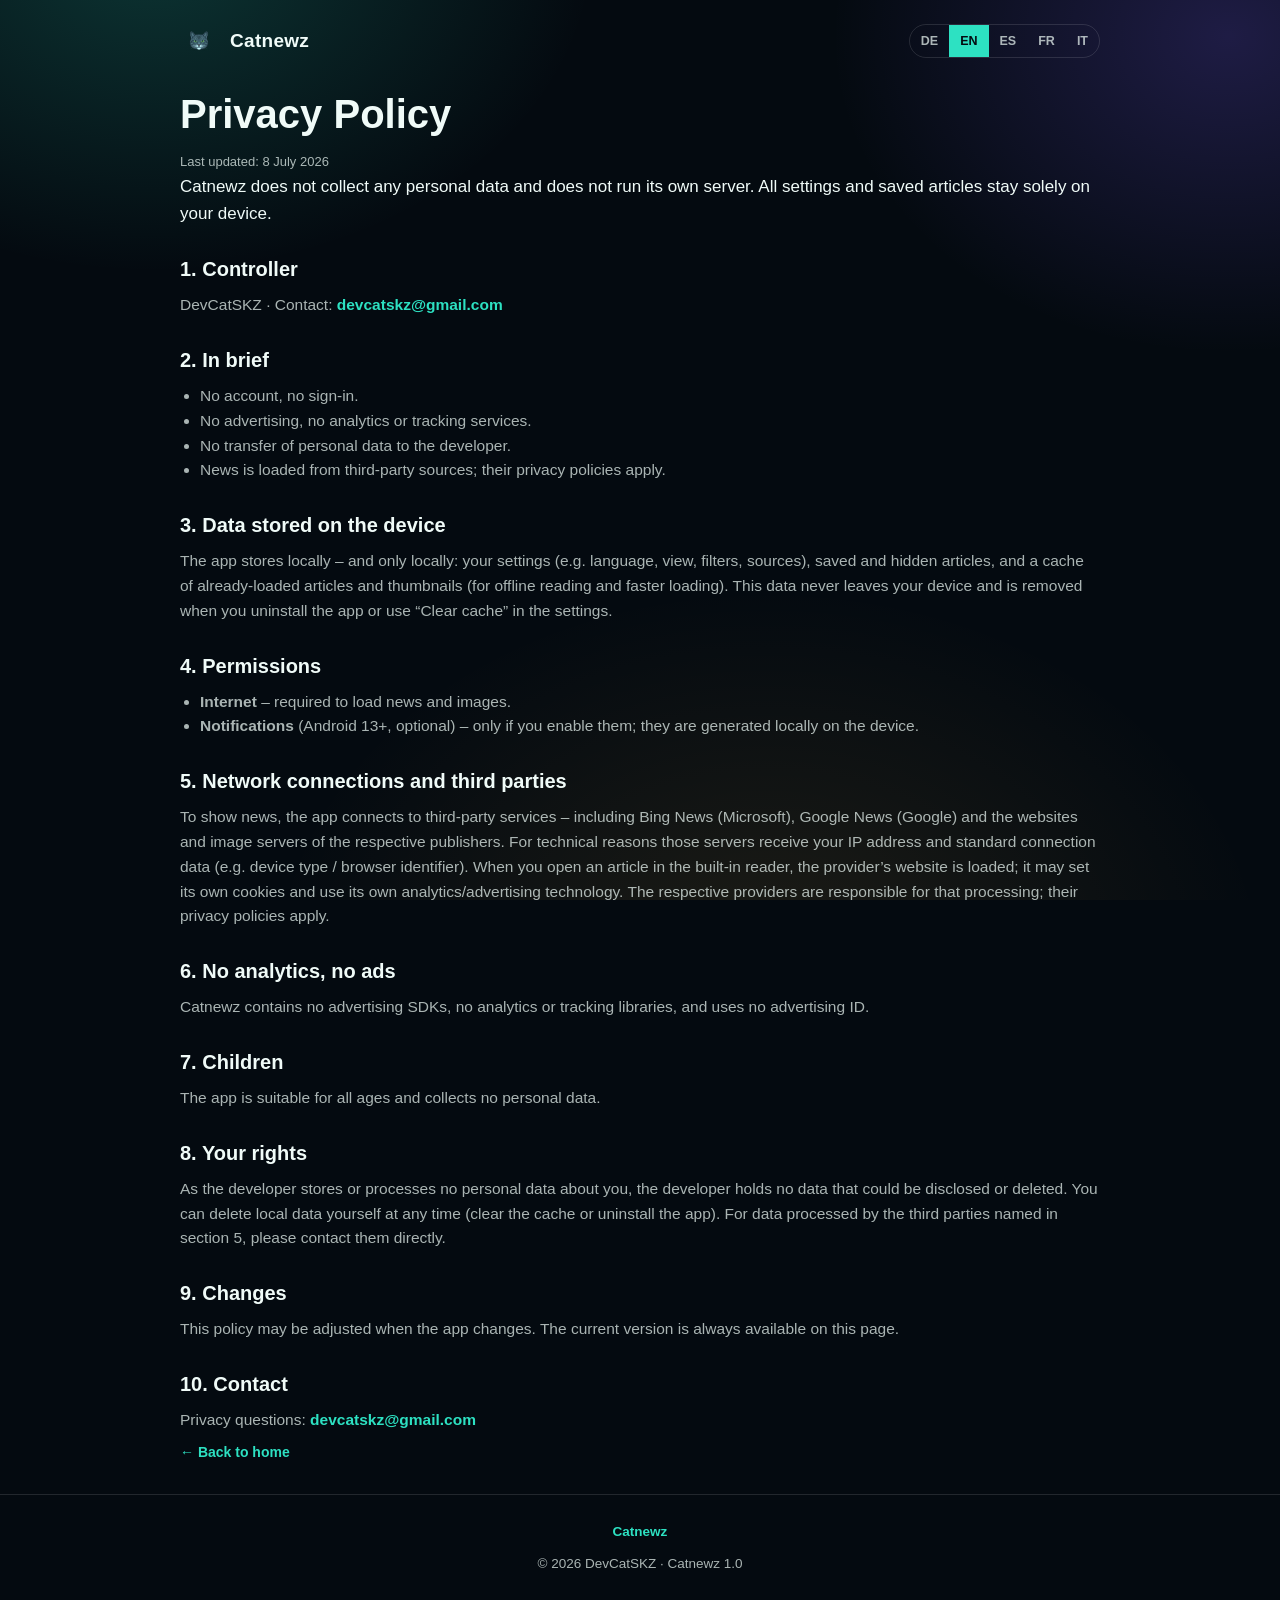
==== privacy.html @ 52a1f785 "Catnewz 1.0: Landing-Page, APK-Download und Datenschutzerklärung (5 Sprachen) Öffentliche Verteil-We" ====
<!doctype html>
<html lang="de" data-lang="de">
<head>
<meta charset="utf-8">
<meta name="viewport" content="width=device-width, initial-scale=1">
<title>Catnewz – Datenschutzerklärung / Privacy Policy</title>
<meta name="description" content="Datenschutzerklärung der Catnewz-App: keine Datenerhebung, kein Tracking, kein eigener Server.">
<meta name="theme-color" content="#040A10">
<link rel="icon" href="assets/cat.png">
<meta name="robots" content="index,follow">
<link rel="stylesheet" href="assets/style.css">
</head>
<body>
<div class="wrap">
  <header class="topbar">
    <a class="brand" href="index.html" style="color:inherit;text-decoration:none"><img class="mark" src="assets/cat.png" alt=""> Catnewz</a>
    <nav class="nav">
      <div class="langswitch" role="group" aria-label="Sprache / Language">
        <button data-set-lang="de">DE</button><button data-set-lang="en">EN</button><button data-set-lang="es">ES</button><button data-set-lang="fr">FR</button><button data-set-lang="it">IT</button>
      </div>
    </nav>
  </header>

  <!-- ================= DEUTSCH ================= -->
  <article class="legal" data-lang-block="de">
    <h1>Datenschutzerklärung</h1>
    <p class="updated">Stand: 8. Juli 2026</p>
    <p class="lead">Catnewz erhebt keine personenbezogenen Daten und betreibt keinen eigenen Server. Alle Einstellungen und gemerkten Artikel bleiben ausschließlich auf deinem Gerät.</p>

    <h2>1. Verantwortlicher</h2>
    <p>DevCatSKZ · Kontakt: <b><a href="mailto:devcatskz@gmail.com">devcatskz@gmail.com</a></b></p>

    <h2>2. Kurzfassung</h2>
    <ul>
      <li>Kein Konto, keine Anmeldung.</li>
      <li>Keine Werbung, keine Analyse- oder Tracking-Dienste.</li>
      <li>Keine Übertragung personenbezogener Daten an den Entwickler.</li>
      <li>Nachrichten werden von Drittquellen geladen; dabei gelten deren Datenschutzbestimmungen.</li>
    </ul>

    <h2>3. Daten, die auf dem Gerät gespeichert werden</h2>
    <p>Die App speichert lokal – und nur lokal: deine Einstellungen (z. B. Sprache, Ansicht, Filter, Quellen), gemerkte und ausgeblendete Artikel sowie einen Zwischenspeicher bereits geladener Artikel und Vorschaubilder (für Offline-Lesen und schnelleres Laden). Diese Daten verlassen dein Gerät nicht und werden beim Deinstallieren der App bzw. über „Cache leeren“ in den Einstellungen gelöscht.</p>

    <h2>4. Berechtigungen</h2>
    <ul>
      <li><b>Internet</b> – notwendig, um Nachrichten und Bilder zu laden.</li>
      <li><b>Benachrichtigungen</b> (Android 13+, optional) – nur wenn du sie aktivierst; sie werden lokal auf dem Gerät erzeugt.</li>
    </ul>

    <h2>5. Netzwerkverbindungen und Drittanbieter</h2>
    <p>Um Nachrichten anzuzeigen, verbindet sich die App mit Diensten Dritter – u. a. Bing News (Microsoft), Google News (Google) sowie den Websites und Bild-Servern der jeweiligen Verlage. Technisch bedingt erhalten diese Server deine IP-Adresse und übliche Verbindungsdaten (z. B. Gerätetyp/Browserkennung). Öffnest du einen Artikel im integrierten Lesemodus, wird die Website des jeweiligen Anbieters geladen; diese kann eigene Cookies setzen und eigene Analyse-/Werbetechnik verwenden. Für diese Verarbeitung sind die jeweiligen Anbieter verantwortlich; es gelten deren Datenschutzerklärungen.</p>

    <h2>6. Keine Analyse, keine Werbung</h2>
    <p>Catnewz enthält keine Werbe-SDKs, keine Analyse- oder Tracking-Bibliotheken und verwendet keine Werbe-ID.</p>

    <h2>7. Kinder</h2>
    <p>Die App ist für alle Altersgruppen geeignet und erhebt keine personenbezogenen Daten.</p>

    <h2>8. Deine Rechte</h2>
    <p>Da der Entwickler keine personenbezogenen Daten von dir speichert oder verarbeitet, liegen beim Entwickler keine Daten vor, über die Auskunft erteilt oder die gelöscht werden könnten. Lokale Daten kannst du jederzeit selbst löschen (Cache leeren bzw. App deinstallieren). Für Daten, die bei den unter Punkt 5 genannten Drittanbietern anfallen, wende dich bitte direkt an diese.</p>

    <h2>9. Änderungen</h2>
    <p>Diese Erklärung kann angepasst werden, wenn sich die App ändert. Die jeweils aktuelle Fassung ist auf dieser Seite verfügbar.</p>

    <h2>10. Kontakt</h2>
    <p>Fragen zum Datenschutz: <b><a href="mailto:devcatskz@gmail.com">devcatskz@gmail.com</a></b></p>
    <a class="backlink" href="index.html">← Zurück zur Startseite</a>
  </article>

  <!-- ================= ENGLISH ================= -->
  <article class="legal" data-lang-block="en">
    <h1>Privacy Policy</h1>
    <p class="updated">Last updated: 8 July 2026</p>
    <p class="lead">Catnewz does not collect any personal data and does not run its own server. All settings and saved articles stay solely on your device.</p>

    <h2>1. Controller</h2>
    <p>DevCatSKZ · Contact: <b><a href="mailto:devcatskz@gmail.com">devcatskz@gmail.com</a></b></p>

    <h2>2. In brief</h2>
    <ul>
      <li>No account, no sign-in.</li>
      <li>No advertising, no analytics or tracking services.</li>
      <li>No transfer of personal data to the developer.</li>
      <li>News is loaded from third-party sources; their privacy policies apply.</li>
    </ul>

    <h2>3. Data stored on the device</h2>
    <p>The app stores locally – and only locally: your settings (e.g. language, view, filters, sources), saved and hidden articles, and a cache of already-loaded articles and thumbnails (for offline reading and faster loading). This data never leaves your device and is removed when you uninstall the app or use “Clear cache” in the settings.</p>

    <h2>4. Permissions</h2>
    <ul>
      <li><b>Internet</b> – required to load news and images.</li>
      <li><b>Notifications</b> (Android 13+, optional) – only if you enable them; they are generated locally on the device.</li>
    </ul>

    <h2>5. Network connections and third parties</h2>
    <p>To show news, the app connects to third-party services – including Bing News (Microsoft), Google News (Google) and the websites and image servers of the respective publishers. For technical reasons those servers receive your IP address and standard connection data (e.g. device type / browser identifier). When you open an article in the built-in reader, the provider’s website is loaded; it may set its own cookies and use its own analytics/advertising technology. The respective providers are responsible for that processing; their privacy policies apply.</p>

    <h2>6. No analytics, no ads</h2>
    <p>Catnewz contains no advertising SDKs, no analytics or tracking libraries, and uses no advertising ID.</p>

    <h2>7. Children</h2>
    <p>The app is suitable for all ages and collects no personal data.</p>

    <h2>8. Your rights</h2>
    <p>As the developer stores or processes no personal data about you, the developer holds no data that could be disclosed or deleted. You can delete local data yourself at any time (clear the cache or uninstall the app). For data processed by the third parties named in section 5, please contact them directly.</p>

    <h2>9. Changes</h2>
    <p>This policy may be adjusted when the app changes. The current version is always available on this page.</p>

    <h2>10. Contact</h2>
    <p>Privacy questions: <b><a href="mailto:devcatskz@gmail.com">devcatskz@gmail.com</a></b></p>
    <a class="backlink" href="index.html">← Back to home</a>
  </article>

  <!-- ================= ESPAÑOL ================= -->
  <article class="legal" data-lang-block="es">
    <h1>Política de privacidad</h1>
    <p class="updated">Última actualización: 8 de julio de 2026</p>
    <p class="lead">Catnewz no recopila datos personales ni utiliza un servidor propio. Todos los ajustes y artículos guardados permanecen únicamente en tu dispositivo.</p>

    <h2>1. Responsable</h2>
    <p>DevCatSKZ · Contacto: <b><a href="mailto:devcatskz@gmail.com">devcatskz@gmail.com</a></b></p>

    <h2>2. Resumen</h2>
    <ul>
      <li>Sin cuenta, sin registro.</li>
      <li>Sin publicidad, sin servicios de analítica o rastreo.</li>
      <li>Sin transferencia de datos personales al desarrollador.</li>
      <li>Las noticias se cargan de fuentes de terceros; se aplican sus políticas de privacidad.</li>
    </ul>

    <h2>3. Datos almacenados en el dispositivo</h2>
    <p>La app almacena localmente – y solo localmente: tus ajustes (p. ej. idioma, vista, filtros, fuentes), los artículos guardados y ocultos, y una caché de artículos ya cargados y de miniaturas (para lectura sin conexión y carga más rápida). Estos datos no salen de tu dispositivo y se eliminan al desinstalar la app o mediante «Borrar caché» en los ajustes.</p>

    <h2>4. Permisos</h2>
    <ul>
      <li><b>Internet</b> – necesario para cargar noticias e imágenes.</li>
      <li><b>Notificaciones</b> (Android 13+, opcional) – solo si las activas; se generan localmente en el dispositivo.</li>
    </ul>

    <h2>5. Conexiones de red y terceros</h2>
    <p>Para mostrar noticias, la app se conecta a servicios de terceros: entre otros, Bing News (Microsoft), Google News (Google) y los sitios web y servidores de imágenes de los respectivos editores. Por motivos técnicos, esos servidores reciben tu dirección IP y datos de conexión habituales (p. ej. tipo de dispositivo / identificador del navegador). Al abrir un artículo en el lector integrado se carga el sitio web del proveedor correspondiente, que puede establecer sus propias cookies y usar su propia tecnología de analítica/publicidad. De ese tratamiento son responsables los respectivos proveedores; se aplican sus políticas de privacidad.</p>

    <h2>6. Sin analítica, sin publicidad</h2>
    <p>Catnewz no contiene SDK de publicidad ni bibliotecas de analítica o rastreo, y no utiliza ningún identificador publicitario.</p>

    <h2>7. Menores</h2>
    <p>La app es apta para todas las edades y no recopila datos personales.</p>

    <h2>8. Tus derechos</h2>
    <p>Dado que el desarrollador no almacena ni trata datos personales sobre ti, no dispone de datos que puedan facilitarse o eliminarse. Puedes borrar los datos locales tú mismo en cualquier momento (borrar la caché o desinstalar la app). Para los datos que traten los terceros mencionados en el punto 5, contacta directamente con ellos.</p>

    <h2>9. Cambios</h2>
    <p>Esta política puede ajustarse cuando la app cambie. La versión vigente está siempre disponible en esta página.</p>

    <h2>10. Contacto</h2>
    <p>Consultas sobre privacidad: <b><a href="mailto:devcatskz@gmail.com">devcatskz@gmail.com</a></b></p>
    <a class="backlink" href="index.html">← Volver al inicio</a>
  </article>

  <!-- ================= FRANÇAIS ================= -->
  <article class="legal" data-lang-block="fr">
    <h1>Politique de confidentialité</h1>
    <p class="updated">Dernière mise à jour : 8 juillet 2026</p>
    <p class="lead">Catnewz ne collecte aucune donnée personnelle et n’utilise pas de serveur propre. Tous les réglages et articles enregistrés restent uniquement sur votre appareil.</p>

    <h2>1. Responsable</h2>
    <p>DevCatSKZ · Contact : <b><a href="mailto:devcatskz@gmail.com">devcatskz@gmail.com</a></b></p>

    <h2>2. En bref</h2>
    <ul>
      <li>Pas de compte, pas d’inscription.</li>
      <li>Pas de publicité, pas de service d’analyse ou de pistage.</li>
      <li>Aucun transfert de données personnelles au développeur.</li>
      <li>Les actualités sont chargées depuis des sources tierces ; leurs politiques de confidentialité s’appliquent.</li>
    </ul>

    <h2>3. Données stockées sur l’appareil</h2>
    <p>L’app stocke localement – et uniquement localement : vos réglages (p. ex. langue, affichage, filtres, sources), les articles enregistrés et masqués, ainsi qu’un cache des articles déjà chargés et des vignettes (pour la lecture hors ligne et un chargement plus rapide). Ces données ne quittent pas votre appareil et sont supprimées lorsque vous désinstallez l’app ou via « Vider le cache » dans les réglages.</p>

    <h2>4. Autorisations</h2>
    <ul>
      <li><b>Internet</b> – nécessaire pour charger les actualités et les images.</li>
      <li><b>Notifications</b> (Android 13+, facultatif) – uniquement si vous les activez ; elles sont générées localement sur l’appareil.</li>
    </ul>

    <h2>5. Connexions réseau et tiers</h2>
    <p>Pour afficher les actualités, l’app se connecte à des services tiers – notamment Bing News (Microsoft), Google News (Google) ainsi que les sites web et serveurs d’images des éditeurs concernés. Pour des raisons techniques, ces serveurs reçoivent votre adresse IP et des données de connexion habituelles (p. ex. type d’appareil / identifiant du navigateur). Lorsque vous ouvrez un article dans le lecteur intégré, le site web du fournisseur concerné est chargé ; il peut déposer ses propres cookies et utiliser sa propre technologie d’analyse/publicité. Ces traitements relèvent de la responsabilité des fournisseurs concernés ; leurs politiques de confidentialité s’appliquent.</p>

    <h2>6. Aucune analyse, aucune publicité</h2>
    <p>Catnewz ne contient aucun SDK publicitaire, aucune bibliothèque d’analyse ou de pistage, et n’utilise aucun identifiant publicitaire.</p>

    <h2>7. Enfants</h2>
    <p>L’app convient à tous les âges et ne collecte aucune donnée personnelle.</p>

    <h2>8. Vos droits</h2>
    <p>Comme le développeur ne stocke ni ne traite aucune donnée personnelle vous concernant, il ne détient aucune donnée pouvant être communiquée ou supprimée. Vous pouvez supprimer vous-même les données locales à tout moment (vider le cache ou désinstaller l’app). Pour les données traitées par les tiers mentionnés au point 5, veuillez les contacter directement.</p>

    <h2>9. Modifications</h2>
    <p>Cette politique peut être adaptée en cas d’évolution de l’app. La version en vigueur est toujours disponible sur cette page.</p>

    <h2>10. Contact</h2>
    <p>Questions relatives à la confidentialité : <b><a href="mailto:devcatskz@gmail.com">devcatskz@gmail.com</a></b></p>
    <a class="backlink" href="index.html">← Retour à l’accueil</a>
  </article>

  <!-- ================= ITALIANO ================= -->
  <article class="legal" data-lang-block="it">
    <h1>Informativa sulla privacy</h1>
    <p class="updated">Ultimo aggiornamento: 8 luglio 2026</p>
    <p class="lead">Catnewz non raccoglie dati personali e non utilizza un server proprio. Tutte le impostazioni e gli articoli salvati restano esclusivamente sul tuo dispositivo.</p>

    <h2>1. Titolare</h2>
    <p>DevCatSKZ · Contatto: <b><a href="mailto:devcatskz@gmail.com">devcatskz@gmail.com</a></b></p>

    <h2>2. In breve</h2>
    <ul>
      <li>Nessun account, nessuna registrazione.</li>
      <li>Nessuna pubblicità, nessun servizio di analisi o tracciamento.</li>
      <li>Nessun trasferimento di dati personali allo sviluppatore.</li>
      <li>Le notizie vengono caricate da fonti di terzi; si applicano le loro informative sulla privacy.</li>
    </ul>

    <h2>3. Dati memorizzati sul dispositivo</h2>
    <p>L’app memorizza localmente – e solo localmente: le tue impostazioni (es. lingua, vista, filtri, fonti), gli articoli salvati e nascosti e una cache degli articoli già caricati e delle miniature (per la lettura offline e un caricamento più rapido). Questi dati non lasciano il tuo dispositivo e vengono eliminati disinstallando l’app oppure tramite «Svuota cache» nelle impostazioni.</p>

    <h2>4. Autorizzazioni</h2>
    <ul>
      <li><b>Internet</b> – necessario per caricare notizie e immagini.</li>
      <li><b>Notifiche</b> (Android 13+, facoltativo) – solo se le attivi; vengono generate localmente sul dispositivo.</li>
    </ul>

    <h2>5. Connessioni di rete e terzi</h2>
    <p>Per mostrare le notizie, l’app si collega a servizi di terzi – tra cui Bing News (Microsoft), Google News (Google) nonché i siti web e i server di immagini dei rispettivi editori. Per motivi tecnici tali server ricevono il tuo indirizzo IP e i consueti dati di connessione (es. tipo di dispositivo / identificativo del browser). Quando apri un articolo nel lettore integrato viene caricato il sito web del rispettivo fornitore, che può impostare propri cookie e utilizzare proprie tecnologie di analisi/pubblicità. Di tale trattamento sono responsabili i rispettivi fornitori; si applicano le loro informative sulla privacy.</p>

    <h2>6. Nessuna analisi, nessuna pubblicità</h2>
    <p>Catnewz non contiene SDK pubblicitari né librerie di analisi o tracciamento e non utilizza alcun identificativo pubblicitario.</p>

    <h2>7. Minori</h2>
    <p>L’app è adatta a tutte le età e non raccoglie dati personali.</p>

    <h2>8. I tuoi diritti</h2>
    <p>Poiché lo sviluppatore non memorizza né tratta dati personali che ti riguardano, non dispone di dati che possano essere comunicati o cancellati. Puoi eliminare tu stesso i dati locali in qualsiasi momento (svuotare la cache o disinstallare l’app). Per i dati trattati dai terzi indicati al punto 5, contattali direttamente.</p>

    <h2>9. Modifiche</h2>
    <p>La presente informativa può essere adeguata in caso di evoluzione dell’app. La versione in vigore è sempre disponibile su questa pagina.</p>

    <h2>10. Contatto</h2>
    <p>Domande sulla privacy: <b><a href="mailto:devcatskz@gmail.com">devcatskz@gmail.com</a></b></p>
    <a class="backlink" href="index.html">← Torna alla home</a>
  </article>
</div>

<footer>
  <div class="wrap">
    <a href="index.html">Catnewz</a>
    <p style="margin-top:10px">© 2026 DevCatSKZ · Catnewz 1.0</p>
  </div>
</footer>

<script src="assets/i18n.js"></script>
</body>
</html>
---- assets/style.css ----
/* Catnewz – Prisma (Holo-Glas) · by DevCatSKZ
   Palette gespiegelt aus der App (PrismaColors.kt) */
:root{
  --bg:#040A10;
  --surface:#0B141C;
  --accent:#2DE1C2;      /* Teal-Mint */
  --violet:#7C5CFF;      /* Elektro-Violett */
  --gold:#FFC24B;
  --success:#3EE68F;
  --error:#FF6B7A;
  --text:#F0FBF8;
  --muted:rgba(234,247,243,.72);
  --hairline:rgba(255,255,255,.12);
  --glass-border:rgba(48,230,200,.22);
  --glass-tint:rgba(62,230,208,.06);
  --radius:22px;
}

*{box-sizing:border-box;margin:0;padding:0}
html{scroll-behavior:smooth}
body{
  font-family:-apple-system,BlinkMacSystemFont,"Segoe UI",Roboto,Helvetica,Arial,sans-serif;
  color:var(--text);
  background:var(--bg);
  line-height:1.6;
  -webkit-font-smoothing:antialiased;
  min-height:100vh;
  overflow-x:hidden;
  position:relative;
}
/* Aurora-Hintergrund */
body::before{
  content:"";
  position:fixed;inset:0;z-index:-1;
  background:
    radial-gradient(46rem 34rem at 12% -6%, rgba(45,225,194,.20), transparent 60%),
    radial-gradient(40rem 32rem at 96% 4%, rgba(124,92,255,.22), transparent 62%),
    radial-gradient(52rem 40rem at 60% 108%, rgba(255,194,75,.10), transparent 60%),
    var(--bg);
}

/* Sprach-Umschaltung (Text wird per i18n-Skript gesetzt) */

a{color:var(--accent);text-decoration:none}
a:hover{text-decoration:underline}

.wrap{max-width:960px;margin:0 auto;padding:0 20px}

/* Kopfzeile */
.topbar{
  display:flex;align-items:center;justify-content:space-between;gap:16px;
  padding:22px 0;
}
.brand{display:flex;align-items:center;gap:12px;font-weight:800;font-size:19px;letter-spacing:.3px}
.brand .mark{width:38px;height:38px;border-radius:11px;flex:0 0 auto}
.nav{display:flex;align-items:center;gap:10px;font-size:14px}
.langswitch{display:inline-flex;flex-wrap:wrap;border:1px solid var(--hairline);border-radius:999px;overflow:hidden}
.langswitch button{
  background:transparent;border:0;color:var(--muted);
  font:inherit;font-size:12.5px;font-weight:700;padding:6px 11px;cursor:pointer;
  transition:background .12s ease,color .12s ease;
}
.langswitch button:hover{color:var(--text)}
.langswitch button.active{color:var(--bg);background:var(--accent)}

/* Datenschutz: pro Sprache ein Block, nur der aktive ist sichtbar */
[data-lang-block]{display:none}
html[data-lang="de"] [data-lang-block="de"],
html[data-lang="en"] [data-lang-block="en"],
html[data-lang="es"] [data-lang-block="es"],
html[data-lang="fr"] [data-lang-block="fr"],
html[data-lang="it"] [data-lang-block="it"]{display:block}

/* Icon-Kachel (wie App-Launcher) */
.appicon{
  width:132px;height:132px;border-radius:30px;position:relative;
  background:
    radial-gradient(120% 120% at 22% 12%, rgba(45,225,194,.55), transparent 55%),
    radial-gradient(120% 120% at 86% 20%, rgba(124,92,255,.60), transparent 58%),
    radial-gradient(130% 130% at 60% 120%, rgba(255,194,75,.35), transparent 60%),
    #071019;
  border:1px solid var(--glass-border);
  box-shadow:0 18px 50px rgba(45,225,194,.18),0 8px 30px rgba(124,92,255,.18),
             inset 0 1px 0 rgba(255,255,255,.10);
  display:grid;place-items:center;
}
.appicon img{width:96px;height:96px;filter:drop-shadow(0 6px 14px rgba(0,0,0,.45))}

/* Hero */
.hero{text-align:center;padding:26px 0 8px}
.hero h1{font-size:clamp(38px,7vw,60px);font-weight:900;letter-spacing:-1px;margin:22px 0 8px;
  background:linear-gradient(96deg,#EAFBF6,#8FE9DA 55%,#B7A6FF);
  -webkit-background-clip:text;background-clip:text;-webkit-text-fill-color:transparent}
.hero .tagline{font-size:clamp(17px,3.4vw,21px);color:var(--muted);max-width:34ch;margin:0 auto}
.verchip{
  display:inline-flex;align-items:center;gap:8px;margin-top:18px;
  padding:7px 15px;border-radius:999px;font-size:13px;font-weight:700;color:var(--text);
  background:var(--glass-tint);border:1px solid var(--glass-border);
}
.verchip .dot{width:7px;height:7px;border-radius:50%;background:var(--success);
  box-shadow:0 0 10px var(--success)}

/* Buttons */
.cta-row{display:flex;flex-direction:column;align-items:center;gap:10px;margin:30px 0 6px}
.btn{
  display:inline-flex;align-items:center;justify-content:center;gap:11px;
  font:inherit;font-weight:800;font-size:17px;color:#04211C;
  padding:16px 34px;border-radius:999px;border:0;cursor:pointer;
  background:linear-gradient(96deg,var(--accent),var(--violet));
  box-shadow:0 14px 34px rgba(45,225,194,.30),0 6px 18px rgba(124,92,255,.28);
  transition:transform .15s ease,box-shadow .15s ease;
}
.btn:hover{transform:translateY(-2px);text-decoration:none;
  box-shadow:0 20px 44px rgba(45,225,194,.40),0 8px 22px rgba(124,92,255,.34)}
.btn svg{width:20px;height:20px}
.dl-meta{font-size:13px;color:var(--muted)}

/* Glas-Karten */
.card{
  background:linear-gradient(180deg,rgba(11,20,28,.82),rgba(7,14,20,.72));
  border:1px solid var(--glass-border);border-radius:var(--radius);
  padding:22px;backdrop-filter:blur(14px);-webkit-backdrop-filter:blur(14px);
  box-shadow:inset 0 1px 0 rgba(255,255,255,.05);
}
section{padding:34px 0}
.section-title{font-size:14px;font-weight:800;letter-spacing:2px;text-transform:uppercase;
  color:var(--accent);margin-bottom:18px;text-align:center;opacity:.9}

.features{display:grid;grid-template-columns:repeat(auto-fit,minmax(220px,1fr));gap:16px}
.feature .ic{font-size:26px;margin-bottom:10px;display:block}
.feature h3{font-size:17px;font-weight:800;margin-bottom:6px}
.feature p{font-size:14.5px;color:var(--muted)}

/* Installations-Karte */
.steps{max-width:640px;margin:0 auto}
.steps ol{margin:6px 0 0;padding-left:20px}
.steps li{margin:8px 0;color:var(--muted)}
.steps li b{color:var(--text)}
.note{font-size:13.5px;color:var(--muted);margin-top:14px;
  border-top:1px solid var(--hairline);padding-top:14px}

/* Datenschutz-Text */
.legal h2{font-size:20px;font-weight:800;margin:26px 0 8px;color:var(--text)}
.legal h1{font-size:clamp(28px,5vw,40px);font-weight:900;margin-bottom:6px}
.legal p,.legal li{color:var(--muted);font-size:15.5px}
.legal ul{margin:8px 0 8px 20px}
.legal .lead{font-size:17px;color:var(--text)}
.legal .updated{font-size:13px;color:var(--muted);margin-top:4px}
.backlink{display:inline-flex;align-items:center;gap:6px;font-weight:700;font-size:14px;margin-top:8px}

/* Fuß */
footer{border-top:1px solid var(--hairline);margin-top:30px;padding:26px 0 46px;
  text-align:center;color:var(--muted);font-size:13.5px}
footer a{font-weight:700}
footer .disc{margin-top:8px;opacity:.8;font-size:12.5px;max-width:46ch;margin-left:auto;margin-right:auto}

@media(max-width:520px){
  .topbar{flex-wrap:wrap}
  .btn{width:100%}
}
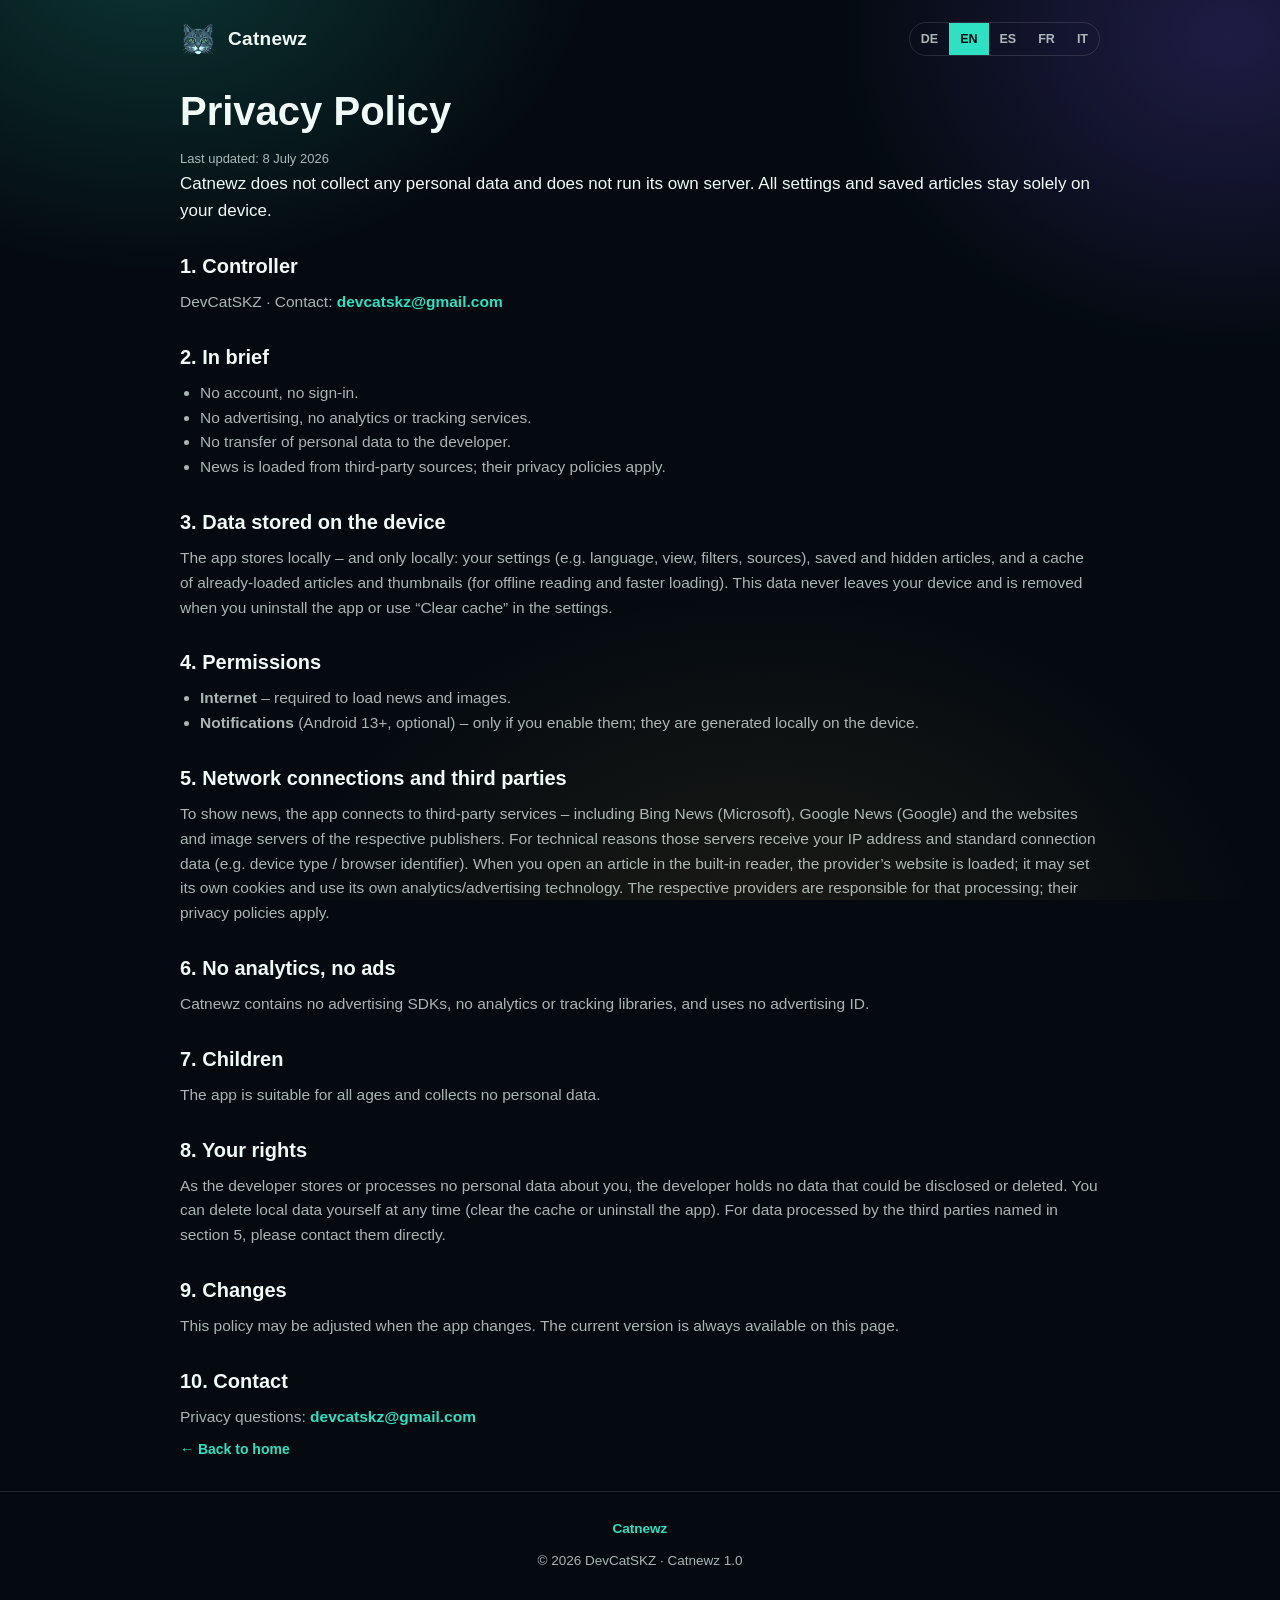
==== commit 79f7871e: "Landing-Page: App-Icon größer und schärfer dargestellt - Hero-Kachel responsiv 132px -> clamp(176px," ====
--- a/privacy.html
+++ b/privacy.html
@@ -6,14 +6,23 @@
 <title>Catnewz – Datenschutzerklärung / Privacy Policy</title>
 <meta name="description" content="Datenschutzerklärung der Catnewz-App: keine Datenerhebung, kein Tracking, kein eigener Server.">
 <meta name="theme-color" content="#040A10">
-<link rel="icon" href="assets/cat.png">
+<link rel="icon" type="image/png" href="assets/cat-hd.png">
+<link rel="apple-touch-icon" href="assets/cat.png">
+<meta property="og:title" content="Catnewz – Datenschutzerklärung / Privacy Policy">
+<meta property="og:description" content="Keine Datenerhebung, kein Tracking, kein eigener Server – alles bleibt auf dem Gerät.">
+<meta property="og:image" content="https://devcatskz.github.io/Catnewz/assets/og.png">
+<meta property="og:image:width" content="1200">
+<meta property="og:image:height" content="1200">
+<meta property="og:type" content="website">
+<meta name="twitter:card" content="summary_large_image">
+<meta name="twitter:image" content="https://devcatskz.github.io/Catnewz/assets/og.png">
 <meta name="robots" content="index,follow">
 <link rel="stylesheet" href="assets/style.css">
 </head>
 <body>
 <div class="wrap">
   <header class="topbar">
-    <a class="brand" href="index.html" style="color:inherit;text-decoration:none"><img class="mark" src="assets/cat.png" alt=""> Catnewz</a>
+    <a class="brand" href="index.html" style="color:inherit;text-decoration:none"><img class="mark" src="assets/cat-hd.png" width="523" height="507" alt=""> Catnewz</a>
     <nav class="nav">
       <div class="langswitch" role="group" aria-label="Sprache / Language">
         <button data-set-lang="de">DE</button><button data-set-lang="en">EN</button><button data-set-lang="es">ES</button><button data-set-lang="fr">FR</button><button data-set-lang="it">IT</button>
--- a/assets/style.css
+++ b/assets/style.css
@@ -52,7 +52,7 @@
   padding:22px 0;
 }
 .brand{display:flex;align-items:center;gap:12px;font-weight:800;font-size:19px;letter-spacing:.3px}
-.brand .mark{width:38px;height:38px;border-radius:11px;flex:0 0 auto}
+.brand .mark{width:36px;height:auto;flex:0 0 auto}
 .nav{display:flex;align-items:center;gap:10px;font-size:14px}
 .langswitch{display:inline-flex;flex-wrap:wrap;border:1px solid var(--hairline);border-radius:999px;overflow:hidden}
 .langswitch button{
@@ -71,24 +71,35 @@
 html[data-lang="fr"] [data-lang-block="fr"],
 html[data-lang="it"] [data-lang-block="it"]{display:block}
 
-/* Icon-Kachel (wie App-Launcher) */
+/* Icon-Kachel (wie App-Launcher) – skaliert über --size (Radius/Schatten wachsen proportional mit).
+   Katze = unverändertes Original-Artwork der App (cat-hd.png = res/drawable-nodpi/logo_cat.png, 523×507). */
 .appicon{
-  width:132px;height:132px;border-radius:30px;position:relative;
+  --size:132px;
+  width:var(--size);height:var(--size);border-radius:22.7%;position:relative;
   background:
     radial-gradient(120% 120% at 22% 12%, rgba(45,225,194,.55), transparent 55%),
     radial-gradient(120% 120% at 86% 20%, rgba(124,92,255,.60), transparent 58%),
     radial-gradient(130% 130% at 60% 120%, rgba(255,194,75,.35), transparent 60%),
     #071019;
   border:1px solid var(--glass-border);
-  box-shadow:0 18px 50px rgba(45,225,194,.18),0 8px 30px rgba(124,92,255,.18),
+  box-shadow:0 calc(var(--size)*.13) calc(var(--size)*.38) rgba(45,225,194,.18),
+             0 calc(var(--size)*.06) calc(var(--size)*.23) rgba(124,92,255,.18),
              inset 0 1px 0 rgba(255,255,255,.10);
   display:grid;place-items:center;
 }
-.appicon img{width:96px;height:96px;filter:drop-shadow(0 6px 14px rgba(0,0,0,.45))}
+.appicon img{width:62%;height:auto;
+  filter:drop-shadow(0 calc(var(--size)*.045) calc(var(--size)*.1) rgba(0,0,0,.45))}
 
 /* Hero */
-.hero{text-align:center;padding:26px 0 8px}
-.hero h1{font-size:clamp(38px,7vw,60px);font-weight:900;letter-spacing:-1px;margin:22px 0 8px;
+.hero{text-align:center;padding:26px 0 8px;isolation:isolate}
+.hero .appicon{--size:clamp(176px,12vw + 132px,224px);margin:10px auto 0}
+/* weicher Prisma-Halo hinter der Kachel (Teal → Violett → Gold), Icon selbst unverändert */
+.hero .appicon::before{
+  content:"";position:absolute;inset:-7%;z-index:-1;border-radius:32%;
+  background:conic-gradient(from 210deg,rgba(45,225,194,.6),rgba(124,92,255,.6),rgba(255,194,75,.4),rgba(45,225,194,.6));
+  filter:blur(calc(var(--size)*.14));opacity:.5;pointer-events:none;
+}
+.hero h1{font-size:clamp(38px,7vw,60px);font-weight:900;letter-spacing:-1px;margin:30px 0 8px;
   background:linear-gradient(96deg,#EAFBF6,#8FE9DA 55%,#B7A6FF);
   -webkit-background-clip:text;background-clip:text;-webkit-text-fill-color:transparent}
 .hero .tagline{font-size:clamp(17px,3.4vw,21px);color:var(--muted);max-width:34ch;margin:0 auto}
@@ -128,6 +139,7 @@
 
 .features{display:grid;grid-template-columns:repeat(auto-fit,minmax(220px,1fr));gap:16px}
 .feature .ic{font-size:26px;margin-bottom:10px;display:block}
+.feature .ic svg{display:block;width:28px;height:28px;color:var(--accent)}
 .feature h3{font-size:17px;font-weight:800;margin-bottom:6px}
 .feature p{font-size:14.5px;color:var(--muted)}
 
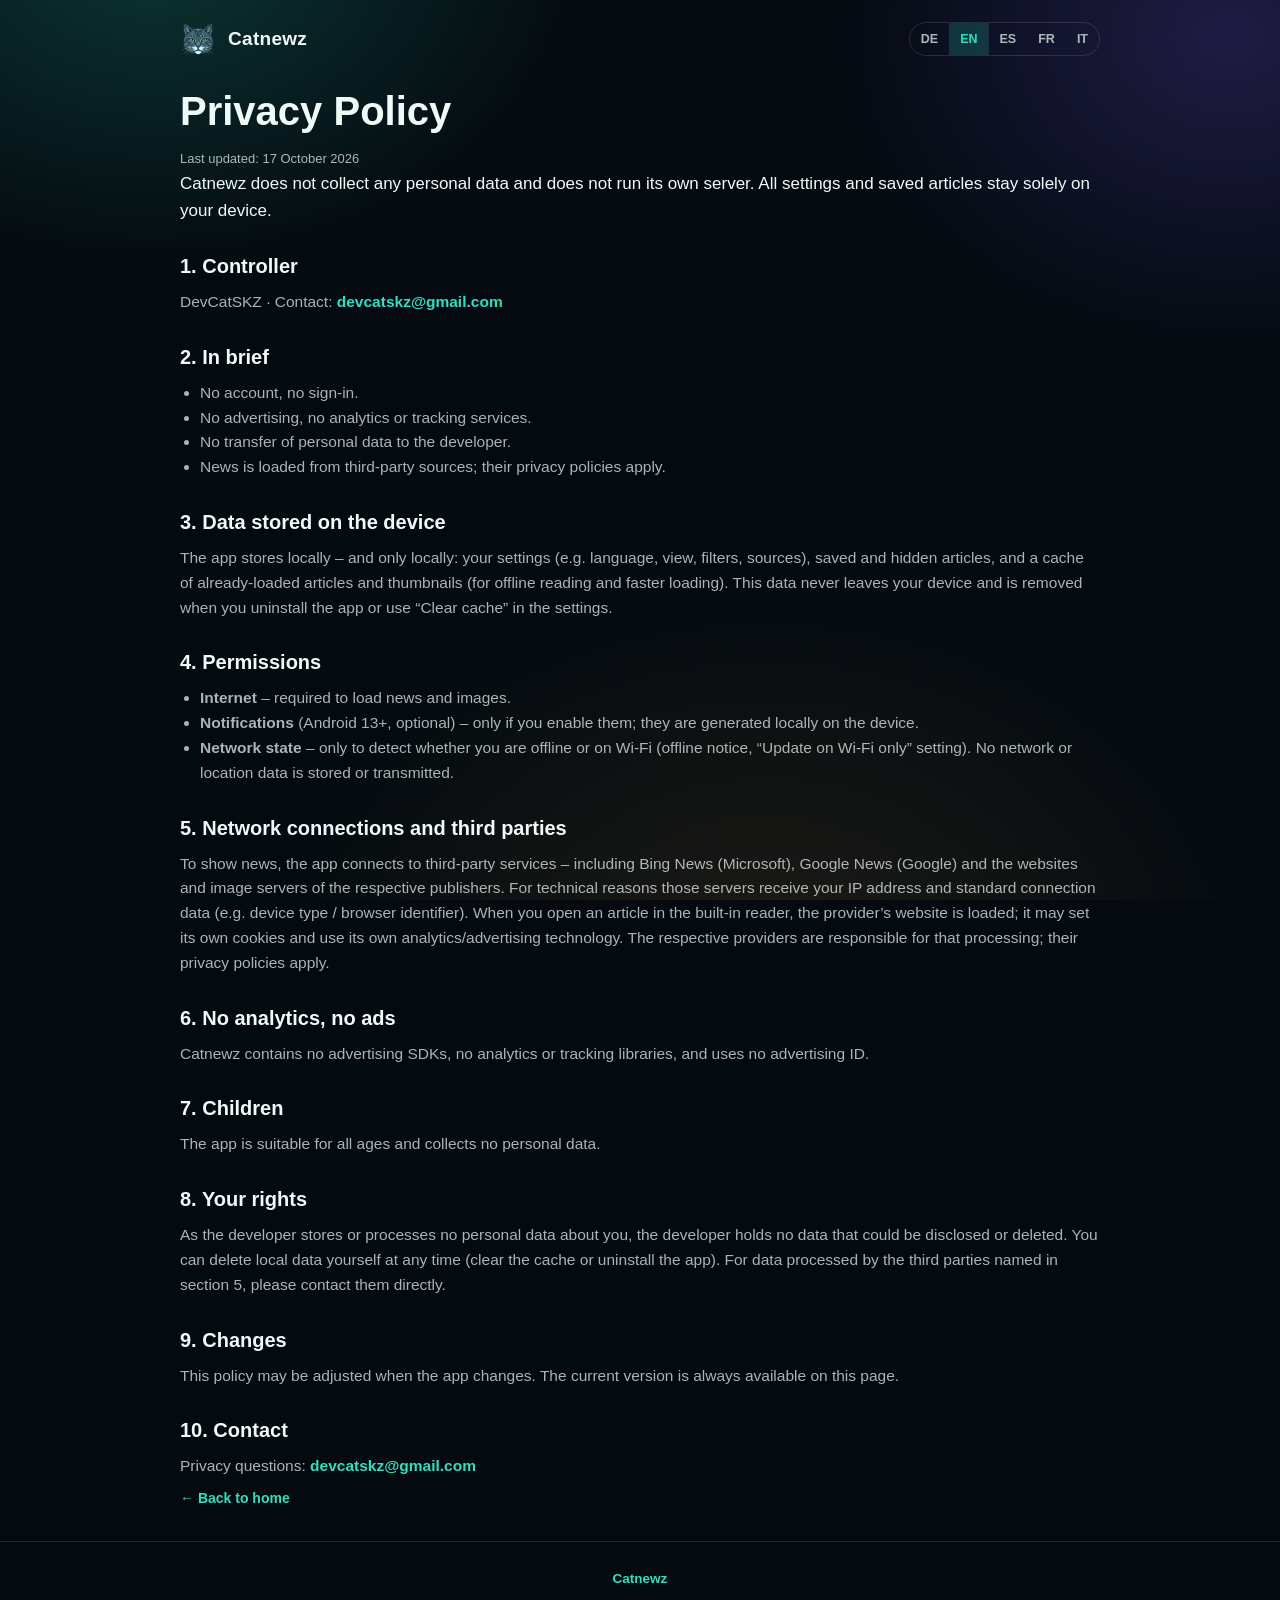
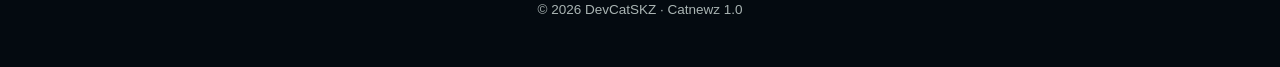
==== commit a174f36c: "Catnewz v14 (versionCode 14): neue APK, fünf Ansichten inkl. Holo, Datenschutz um Netzwerkstatus erg" ====
--- a/privacy.html
+++ b/privacy.html
@@ -33,7 +33,7 @@
   <!-- ================= DEUTSCH ================= -->
   <article class="legal" data-lang-block="de">
     <h1>Datenschutzerklärung</h1>
-    <p class="updated">Stand: 8. Juli 2026</p>
+    <p class="updated">Stand: 17. Oktober 2026</p>
     <p class="lead">Catnewz erhebt keine personenbezogenen Daten und betreibt keinen eigenen Server. Alle Einstellungen und gemerkten Artikel bleiben ausschließlich auf deinem Gerät.</p>
 
     <h2>1. Verantwortlicher</h2>
@@ -54,6 +54,7 @@
     <ul>
       <li><b>Internet</b> – notwendig, um Nachrichten und Bilder zu laden.</li>
       <li><b>Benachrichtigungen</b> (Android 13+, optional) – nur wenn du sie aktivierst; sie werden lokal auf dem Gerät erzeugt.</li>
+      <li><b>Netzwerkstatus</b> – nur um zu erkennen, ob du offline bist bzw. ein WLAN nutzt (Offline-Hinweis, Einstellung „Nur im WLAN aktualisieren“). Es werden keine Netzwerk- oder Standortdaten gespeichert oder übertragen.</li>
     </ul>
 
     <h2>5. Netzwerkverbindungen und Drittanbieter</h2>
@@ -79,7 +80,7 @@
   <!-- ================= ENGLISH ================= -->
   <article class="legal" data-lang-block="en">
     <h1>Privacy Policy</h1>
-    <p class="updated">Last updated: 8 July 2026</p>
+    <p class="updated">Last updated: 17 October 2026</p>
     <p class="lead">Catnewz does not collect any personal data and does not run its own server. All settings and saved articles stay solely on your device.</p>
 
     <h2>1. Controller</h2>
@@ -100,6 +101,7 @@
     <ul>
       <li><b>Internet</b> – required to load news and images.</li>
       <li><b>Notifications</b> (Android 13+, optional) – only if you enable them; they are generated locally on the device.</li>
+      <li><b>Network state</b> – only to detect whether you are offline or on Wi-Fi (offline notice, “Update on Wi-Fi only” setting). No network or location data is stored or transmitted.</li>
     </ul>
 
     <h2>5. Network connections and third parties</h2>
@@ -125,7 +127,7 @@
   <!-- ================= ESPAÑOL ================= -->
   <article class="legal" data-lang-block="es">
     <h1>Política de privacidad</h1>
-    <p class="updated">Última actualización: 8 de julio de 2026</p>
+    <p class="updated">Última actualización: 17 de octubre de 2026</p>
     <p class="lead">Catnewz no recopila datos personales ni utiliza un servidor propio. Todos los ajustes y artículos guardados permanecen únicamente en tu dispositivo.</p>
 
     <h2>1. Responsable</h2>
@@ -146,6 +148,7 @@
     <ul>
       <li><b>Internet</b> – necesario para cargar noticias e imágenes.</li>
       <li><b>Notificaciones</b> (Android 13+, opcional) – solo si las activas; se generan localmente en el dispositivo.</li>
+      <li><b>Estado de la red</b> – solo para saber si estás sin conexión o en una red wifi (aviso sin conexión, ajuste «Actualizar solo con wifi»). No se guardan ni se transmiten datos de red ni de ubicación.</li>
     </ul>
 
     <h2>5. Conexiones de red y terceros</h2>
@@ -171,7 +174,7 @@
   <!-- ================= FRANÇAIS ================= -->
   <article class="legal" data-lang-block="fr">
     <h1>Politique de confidentialité</h1>
-    <p class="updated">Dernière mise à jour : 8 juillet 2026</p>
+    <p class="updated">Dernière mise à jour : 17 octobre 2026</p>
     <p class="lead">Catnewz ne collecte aucune donnée personnelle et n’utilise pas de serveur propre. Tous les réglages et articles enregistrés restent uniquement sur votre appareil.</p>
 
     <h2>1. Responsable</h2>
@@ -192,6 +195,7 @@
     <ul>
       <li><b>Internet</b> – nécessaire pour charger les actualités et les images.</li>
       <li><b>Notifications</b> (Android 13+, facultatif) – uniquement si vous les activez ; elles sont générées localement sur l’appareil.</li>
+      <li><b>État du réseau</b> – uniquement pour savoir si vous êtes hors ligne ou en Wi-Fi (avis hors ligne, réglage « Actualiser uniquement en Wi-Fi »). Aucune donnée réseau ni de localisation n’est enregistrée ou transmise.</li>
     </ul>
 
     <h2>5. Connexions réseau et tiers</h2>
@@ -217,7 +221,7 @@
   <!-- ================= ITALIANO ================= -->
   <article class="legal" data-lang-block="it">
     <h1>Informativa sulla privacy</h1>
-    <p class="updated">Ultimo aggiornamento: 8 luglio 2026</p>
+    <p class="updated">Ultimo aggiornamento: 17 ottobre 2026</p>
     <p class="lead">Catnewz non raccoglie dati personali e non utilizza un server proprio. Tutte le impostazioni e gli articoli salvati restano esclusivamente sul tuo dispositivo.</p>
 
     <h2>1. Titolare</h2>
@@ -238,6 +242,7 @@
     <ul>
       <li><b>Internet</b> – necessario per caricare notizie e immagini.</li>
       <li><b>Notifiche</b> (Android 13+, facoltativo) – solo se le attivi; vengono generate localmente sul dispositivo.</li>
+      <li><b>Stato della rete</b> – solo per capire se sei offline o in Wi-Fi (avviso offline, impostazione «Aggiorna solo con Wi-Fi»). Nessun dato di rete o di posizione viene salvato o trasmesso.</li>
     </ul>
 
     <h2>5. Connessioni di rete e terzi</h2>
--- a/assets/style.css
+++ b/assets/style.css
@@ -61,7 +61,8 @@
   transition:background .12s ease,color .12s ease;
 }
 .langswitch button:hover{color:var(--text)}
-.langswitch button.active{color:var(--bg);background:var(--accent)}
+/* Aktiv wie die Chips der App: Akzent bei 18 % als Füllung, Akzent-Schrift */
+.langswitch button.active{color:var(--accent);background:rgba(45,225,194,.18)}
 
 /* Datenschutz: pro Sprache ein Block, nur der aktive ist sichtbar */
 [data-lang-block]{display:none}
@@ -71,35 +72,15 @@
 html[data-lang="fr"] [data-lang-block="fr"],
 html[data-lang="it"] [data-lang-block="it"]{display:block}
 
-/* Icon-Kachel (wie App-Launcher) – skaliert über --size (Radius/Schatten wachsen proportional mit).
+/* App-Icon im Hero: nur der Katzenkopf, ohne Kachel/Rahmen/Leuchten.
    Katze = unverändertes Original-Artwork der App (cat-hd.png = res/drawable-nodpi/logo_cat.png, 523×507). */
-.appicon{
-  --size:132px;
-  width:var(--size);height:var(--size);border-radius:22.7%;position:relative;
-  background:
-    radial-gradient(120% 120% at 22% 12%, rgba(45,225,194,.55), transparent 55%),
-    radial-gradient(120% 120% at 86% 20%, rgba(124,92,255,.60), transparent 58%),
-    radial-gradient(130% 130% at 60% 120%, rgba(255,194,75,.35), transparent 60%),
-    #071019;
-  border:1px solid var(--glass-border);
-  box-shadow:0 calc(var(--size)*.13) calc(var(--size)*.38) rgba(45,225,194,.18),
-             0 calc(var(--size)*.06) calc(var(--size)*.23) rgba(124,92,255,.18),
-             inset 0 1px 0 rgba(255,255,255,.10);
-  display:grid;place-items:center;
-}
-.appicon img{width:62%;height:auto;
-  filter:drop-shadow(0 calc(var(--size)*.045) calc(var(--size)*.1) rgba(0,0,0,.45))}
+.appicon{width:clamp(170px,14vw + 110px,240px);margin:0 auto}
+.appicon img{display:block;width:100%;height:auto}
 
 /* Hero */
 .hero{text-align:center;padding:26px 0 8px;isolation:isolate}
-.hero .appicon{--size:clamp(176px,12vw + 132px,224px);margin:10px auto 0}
-/* weicher Prisma-Halo hinter der Kachel (Teal → Violett → Gold), Icon selbst unverändert */
-.hero .appicon::before{
-  content:"";position:absolute;inset:-7%;z-index:-1;border-radius:32%;
-  background:conic-gradient(from 210deg,rgba(45,225,194,.6),rgba(124,92,255,.6),rgba(255,194,75,.4),rgba(45,225,194,.6));
-  filter:blur(calc(var(--size)*.14));opacity:.5;pointer-events:none;
-}
-.hero h1{font-size:clamp(38px,7vw,60px);font-weight:900;letter-spacing:-1px;margin:30px 0 8px;
+.hero .appicon{margin:10px auto 0}
+.hero h1{font-size:clamp(38px,7vw,60px);font-weight:900;letter-spacing:-1px;margin:24px 0 8px;
   background:linear-gradient(96deg,#EAFBF6,#8FE9DA 55%,#B7A6FF);
   -webkit-background-clip:text;background-clip:text;-webkit-text-fill-color:transparent}
 .hero .tagline{font-size:clamp(17px,3.4vw,21px);color:var(--muted);max-width:34ch;margin:0 auto}
@@ -113,17 +94,26 @@
 
 /* Buttons */
 .cta-row{display:flex;flex-direction:column;align-items:center;gap:10px;margin:30px 0 6px}
+/* Holo-Glas-Button wie in der App (GlassButton): durchscheinende dunkle
+   Fläche mit Teal→Violett-Hauch und Glanz oben, irisierender Rand
+   Teal → Violett → Gold, helle Schrift, weicher Schein. */
 .btn{
   display:inline-flex;align-items:center;justify-content:center;gap:11px;
-  font:inherit;font-weight:800;font-size:17px;color:#04211C;
-  padding:16px 34px;border-radius:999px;border:0;cursor:pointer;
-  background:linear-gradient(96deg,var(--accent),var(--violet));
-  box-shadow:0 14px 34px rgba(45,225,194,.30),0 6px 18px rgba(124,92,255,.28);
+  font:inherit;font-weight:800;font-size:17px;color:var(--text);
+  padding:16px 34px;border-radius:999px;cursor:pointer;
+  border:1.5px solid transparent;
+  background:
+    linear-gradient(180deg,rgba(255,255,255,.10),rgba(255,255,255,0) 55%) padding-box,
+    linear-gradient(96deg,rgba(45,225,194,.22),rgba(124,92,255,.22)) padding-box,
+    linear-gradient(rgba(4,10,16,.72),rgba(4,10,16,.72)) padding-box,
+    linear-gradient(96deg,var(--accent),var(--violet),var(--gold)) border-box;
+  box-shadow:0 10px 30px rgba(45,225,194,.24),0 4px 16px rgba(124,92,255,.18);
+  -webkit-backdrop-filter:blur(10px);backdrop-filter:blur(10px);
   transition:transform .15s ease,box-shadow .15s ease;
 }
 .btn:hover{transform:translateY(-2px);text-decoration:none;
-  box-shadow:0 20px 44px rgba(45,225,194,.40),0 8px 22px rgba(124,92,255,.34)}
-.btn svg{width:20px;height:20px}
+  box-shadow:0 16px 40px rgba(45,225,194,.34),0 6px 20px rgba(124,92,255,.26)}
+.btn svg{width:20px;height:20px;color:var(--accent)}
 .dl-meta{font-size:13px;color:var(--muted)}
 
 /* Glas-Karten */
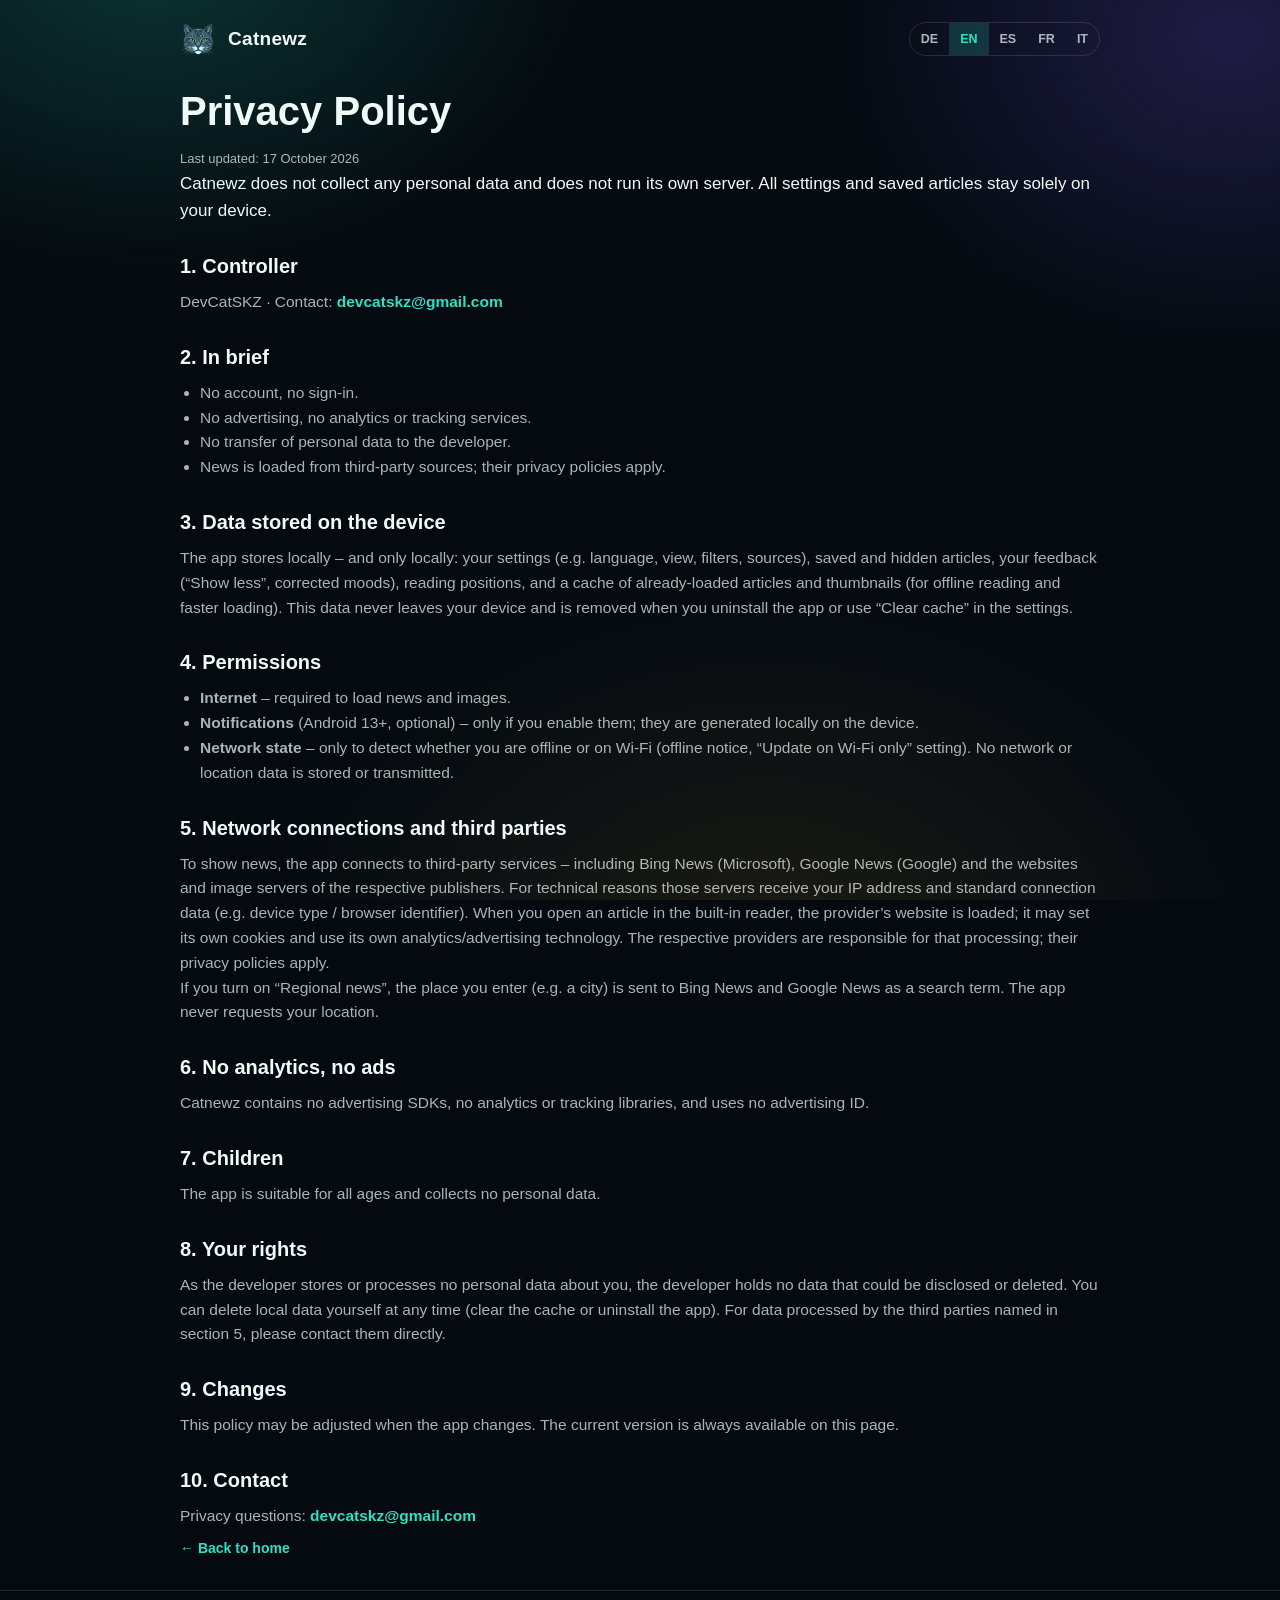
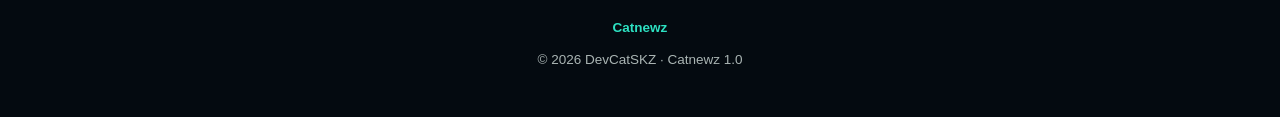
==== commit 0c9210e6: "Catnewz v15 (versionCode 15): neue APK, Texte zu Stimmung korrigieren, Neu seit letztem Besuch, Weni" ====
--- a/privacy.html
+++ b/privacy.html
@@ -48,7 +48,7 @@
     </ul>
 
     <h2>3. Daten, die auf dem Gerät gespeichert werden</h2>
-    <p>Die App speichert lokal – und nur lokal: deine Einstellungen (z. B. Sprache, Ansicht, Filter, Quellen), gemerkte und ausgeblendete Artikel sowie einen Zwischenspeicher bereits geladener Artikel und Vorschaubilder (für Offline-Lesen und schnelleres Laden). Diese Daten verlassen dein Gerät nicht und werden beim Deinstallieren der App bzw. über „Cache leeren“ in den Einstellungen gelöscht.</p>
+    <p>Die App speichert lokal – und nur lokal: deine Einstellungen (z. B. Sprache, Ansicht, Filter, Quellen), gemerkte und ausgeblendete Artikel, deine Rückmeldungen („Weniger davon“, korrigierte Stimmungen), Lesestellen sowie einen Zwischenspeicher bereits geladener Artikel und Vorschaubilder (für Offline-Lesen und schnelleres Laden). Diese Daten verlassen dein Gerät nicht und werden beim Deinstallieren der App bzw. über „Cache leeren“ in den Einstellungen gelöscht.</p>
 
     <h2>4. Berechtigungen</h2>
     <ul>
@@ -59,6 +59,8 @@
 
     <h2>5. Netzwerkverbindungen und Drittanbieter</h2>
     <p>Um Nachrichten anzuzeigen, verbindet sich die App mit Diensten Dritter – u. a. Bing News (Microsoft), Google News (Google) sowie den Websites und Bild-Servern der jeweiligen Verlage. Technisch bedingt erhalten diese Server deine IP-Adresse und übliche Verbindungsdaten (z. B. Gerätetyp/Browserkennung). Öffnest du einen Artikel im integrierten Lesemodus, wird die Website des jeweiligen Anbieters geladen; diese kann eigene Cookies setzen und eigene Analyse-/Werbetechnik verwenden. Für diese Verarbeitung sind die jeweiligen Anbieter verantwortlich; es gelten deren Datenschutzerklärungen.</p>
+
+    <p>Schaltest du „Regionale Nachrichten“ ein, wird der von dir eingegebene Ort (z. B. eine Stadt) als Suchbegriff an Bing News und Google News übermittelt. Die App fragt keinen Standort ab.</p>
 
     <h2>6. Keine Analyse, keine Werbung</h2>
     <p>Catnewz enthält keine Werbe-SDKs, keine Analyse- oder Tracking-Bibliotheken und verwendet keine Werbe-ID.</p>
@@ -95,7 +97,7 @@
     </ul>
 
     <h2>3. Data stored on the device</h2>
-    <p>The app stores locally – and only locally: your settings (e.g. language, view, filters, sources), saved and hidden articles, and a cache of already-loaded articles and thumbnails (for offline reading and faster loading). This data never leaves your device and is removed when you uninstall the app or use “Clear cache” in the settings.</p>
+    <p>The app stores locally – and only locally: your settings (e.g. language, view, filters, sources), saved and hidden articles, your feedback (“Show less”, corrected moods), reading positions, and a cache of already-loaded articles and thumbnails (for offline reading and faster loading). This data never leaves your device and is removed when you uninstall the app or use “Clear cache” in the settings.</p>
 
     <h2>4. Permissions</h2>
     <ul>
@@ -106,6 +108,8 @@
 
     <h2>5. Network connections and third parties</h2>
     <p>To show news, the app connects to third-party services – including Bing News (Microsoft), Google News (Google) and the websites and image servers of the respective publishers. For technical reasons those servers receive your IP address and standard connection data (e.g. device type / browser identifier). When you open an article in the built-in reader, the provider’s website is loaded; it may set its own cookies and use its own analytics/advertising technology. The respective providers are responsible for that processing; their privacy policies apply.</p>
+
+    <p>If you turn on “Regional news”, the place you enter (e.g. a city) is sent to Bing News and Google News as a search term. The app never requests your location.</p>
 
     <h2>6. No analytics, no ads</h2>
     <p>Catnewz contains no advertising SDKs, no analytics or tracking libraries, and uses no advertising ID.</p>
@@ -142,7 +146,7 @@
     </ul>
 
     <h2>3. Datos almacenados en el dispositivo</h2>
-    <p>La app almacena localmente – y solo localmente: tus ajustes (p. ej. idioma, vista, filtros, fuentes), los artículos guardados y ocultos, y una caché de artículos ya cargados y de miniaturas (para lectura sin conexión y carga más rápida). Estos datos no salen de tu dispositivo y se eliminan al desinstalar la app o mediante «Borrar caché» en los ajustes.</p>
+    <p>La app almacena localmente – y solo localmente: tus ajustes (p. ej. idioma, vista, filtros, fuentes), los artículos guardados y ocultos, tus indicaciones («Mostrar menos», estados de ánimo corregidos), dónde te quedaste leyendo y una caché de artículos ya cargados y de miniaturas (para lectura sin conexión y carga más rápida). Estos datos no salen de tu dispositivo y se eliminan al desinstalar la app o mediante «Borrar caché» en los ajustes.</p>
 
     <h2>4. Permisos</h2>
     <ul>
@@ -153,6 +157,8 @@
 
     <h2>5. Conexiones de red y terceros</h2>
     <p>Para mostrar noticias, la app se conecta a servicios de terceros: entre otros, Bing News (Microsoft), Google News (Google) y los sitios web y servidores de imágenes de los respectivos editores. Por motivos técnicos, esos servidores reciben tu dirección IP y datos de conexión habituales (p. ej. tipo de dispositivo / identificador del navegador). Al abrir un artículo en el lector integrado se carga el sitio web del proveedor correspondiente, que puede establecer sus propias cookies y usar su propia tecnología de analítica/publicidad. De ese tratamiento son responsables los respectivos proveedores; se aplican sus políticas de privacidad.</p>
+
+    <p>Si activas «Noticias regionales», el lugar que introduces (p. ej. una ciudad) se envía a Bing News y Google News como término de búsqueda. La app nunca solicita tu ubicación.</p>
 
     <h2>6. Sin analítica, sin publicidad</h2>
     <p>Catnewz no contiene SDK de publicidad ni bibliotecas de analítica o rastreo, y no utiliza ningún identificador publicitario.</p>
@@ -189,7 +195,7 @@
     </ul>
 
     <h2>3. Données stockées sur l’appareil</h2>
-    <p>L’app stocke localement – et uniquement localement : vos réglages (p. ex. langue, affichage, filtres, sources), les articles enregistrés et masqués, ainsi qu’un cache des articles déjà chargés et des vignettes (pour la lecture hors ligne et un chargement plus rapide). Ces données ne quittent pas votre appareil et sont supprimées lorsque vous désinstallez l’app ou via « Vider le cache » dans les réglages.</p>
+    <p>L’app stocke localement – et uniquement localement : vos réglages (p. ex. langue, affichage, filtres, sources), les articles enregistrés et masqués, vos retours (« Moins de ce type », humeurs corrigées), vos positions de lecture, ainsi qu’un cache des articles déjà chargés et des vignettes (pour la lecture hors ligne et un chargement plus rapide). Ces données ne quittent pas votre appareil et sont supprimées lorsque vous désinstallez l’app ou via « Vider le cache » dans les réglages.</p>
 
     <h2>4. Autorisations</h2>
     <ul>
@@ -200,6 +206,8 @@
 
     <h2>5. Connexions réseau et tiers</h2>
     <p>Pour afficher les actualités, l’app se connecte à des services tiers – notamment Bing News (Microsoft), Google News (Google) ainsi que les sites web et serveurs d’images des éditeurs concernés. Pour des raisons techniques, ces serveurs reçoivent votre adresse IP et des données de connexion habituelles (p. ex. type d’appareil / identifiant du navigateur). Lorsque vous ouvrez un article dans le lecteur intégré, le site web du fournisseur concerné est chargé ; il peut déposer ses propres cookies et utiliser sa propre technologie d’analyse/publicité. Ces traitements relèvent de la responsabilité des fournisseurs concernés ; leurs politiques de confidentialité s’appliquent.</p>
+
+    <p>Si vous activez « Actus régionales », le lieu que vous saisissez (p. ex. une ville) est transmis à Bing News et Google News comme terme de recherche. L’app ne demande jamais votre position.</p>
 
     <h2>6. Aucune analyse, aucune publicité</h2>
     <p>Catnewz ne contient aucun SDK publicitaire, aucune bibliothèque d’analyse ou de pistage, et n’utilise aucun identifiant publicitaire.</p>
@@ -236,7 +244,7 @@
     </ul>
 
     <h2>3. Dati memorizzati sul dispositivo</h2>
-    <p>L’app memorizza localmente – e solo localmente: le tue impostazioni (es. lingua, vista, filtri, fonti), gli articoli salvati e nascosti e una cache degli articoli già caricati e delle miniature (per la lettura offline e un caricamento più rapido). Questi dati non lasciano il tuo dispositivo e vengono eliminati disinstallando l’app oppure tramite «Svuota cache» nelle impostazioni.</p>
+    <p>L’app memorizza localmente – e solo localmente: le tue impostazioni (es. lingua, vista, filtri, fonti), gli articoli salvati e nascosti, i tuoi riscontri («Mostra meno», umori corretti), il punto di lettura e una cache degli articoli già caricati e delle miniature (per la lettura offline e un caricamento più rapido). Questi dati non lasciano il tuo dispositivo e vengono eliminati disinstallando l’app oppure tramite «Svuota cache» nelle impostazioni.</p>
 
     <h2>4. Autorizzazioni</h2>
     <ul>
@@ -247,6 +255,8 @@
 
     <h2>5. Connessioni di rete e terzi</h2>
     <p>Per mostrare le notizie, l’app si collega a servizi di terzi – tra cui Bing News (Microsoft), Google News (Google) nonché i siti web e i server di immagini dei rispettivi editori. Per motivi tecnici tali server ricevono il tuo indirizzo IP e i consueti dati di connessione (es. tipo di dispositivo / identificativo del browser). Quando apri un articolo nel lettore integrato viene caricato il sito web del rispettivo fornitore, che può impostare propri cookie e utilizzare proprie tecnologie di analisi/pubblicità. Di tale trattamento sono responsabili i rispettivi fornitori; si applicano le loro informative sulla privacy.</p>
+
+    <p>Se attivi «Notizie regionali», il luogo che inserisci (es. una città) viene inviato a Bing News e Google News come termine di ricerca. L’app non richiede mai la tua posizione.</p>
 
     <h2>6. Nessuna analisi, nessuna pubblicità</h2>
     <p>Catnewz non contiene SDK pubblicitari né librerie di analisi o tracciamento e non utilizza alcun identificativo pubblicitario.</p>
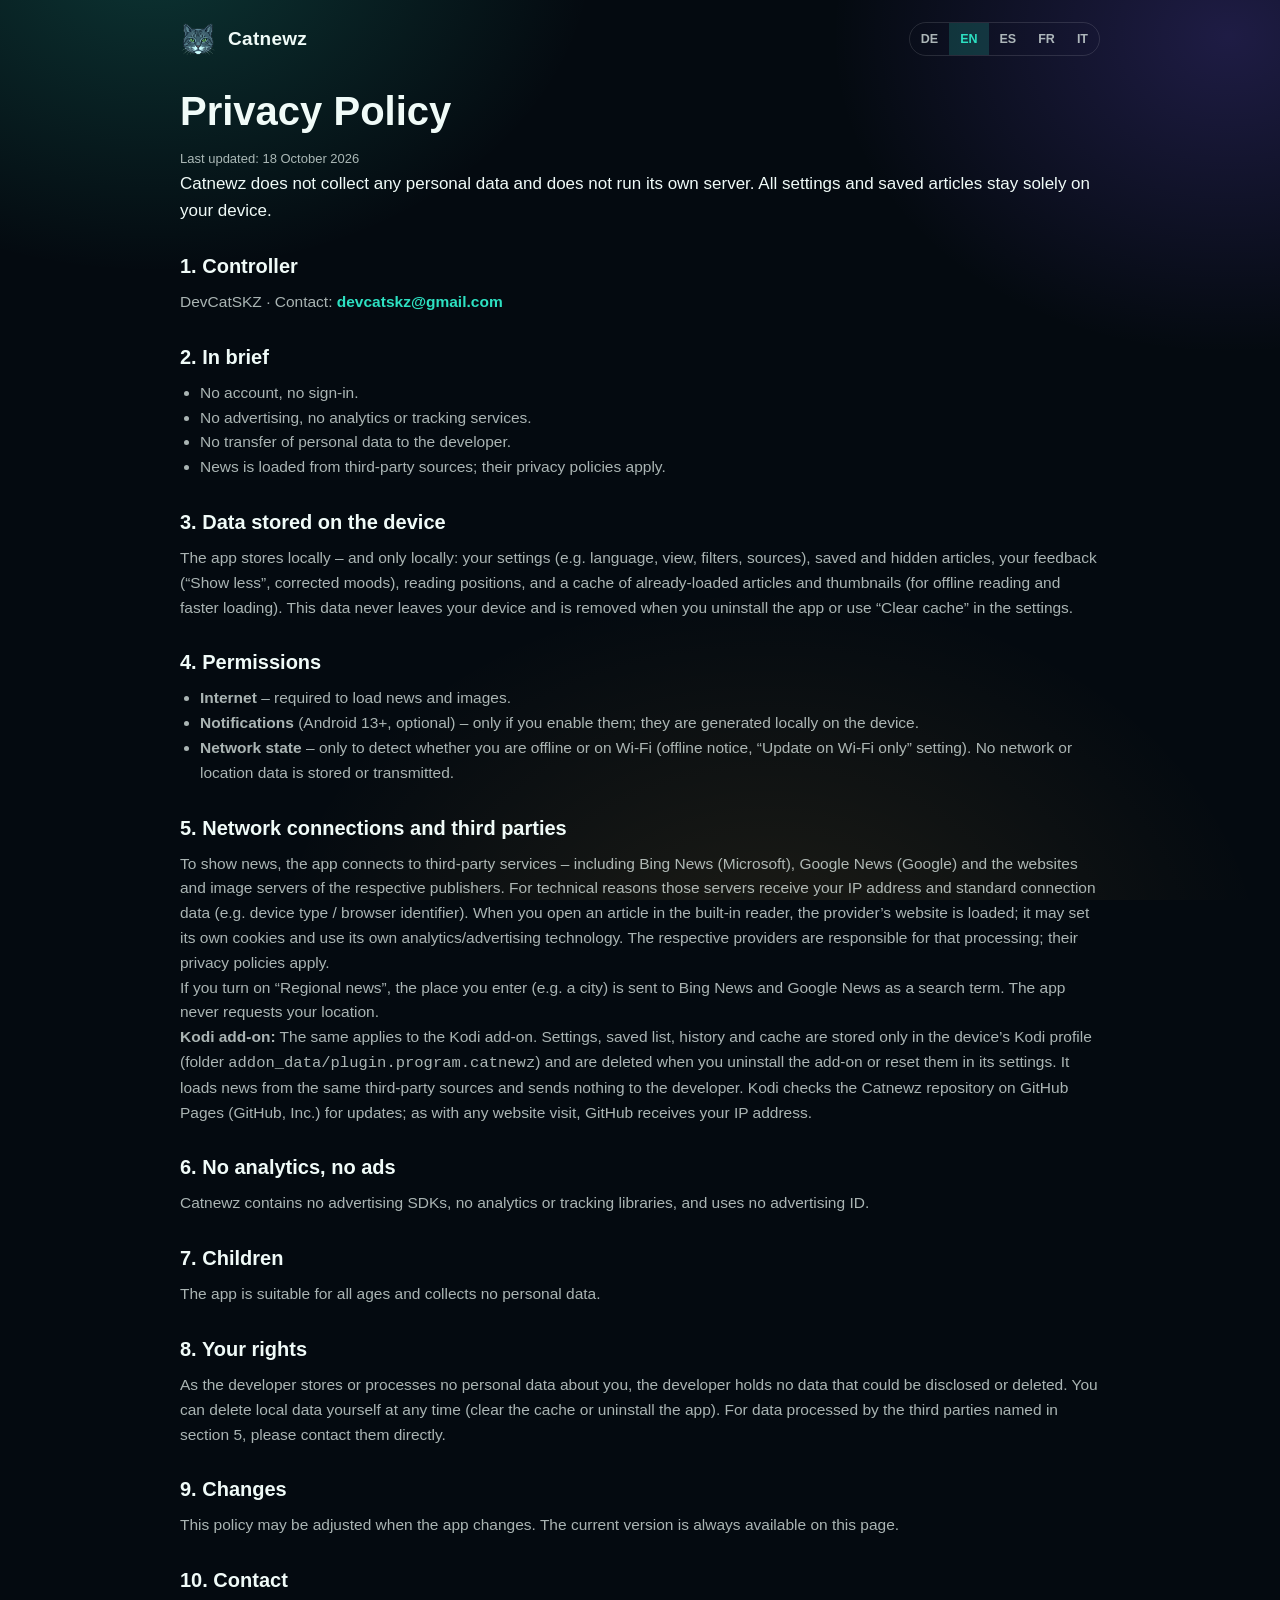
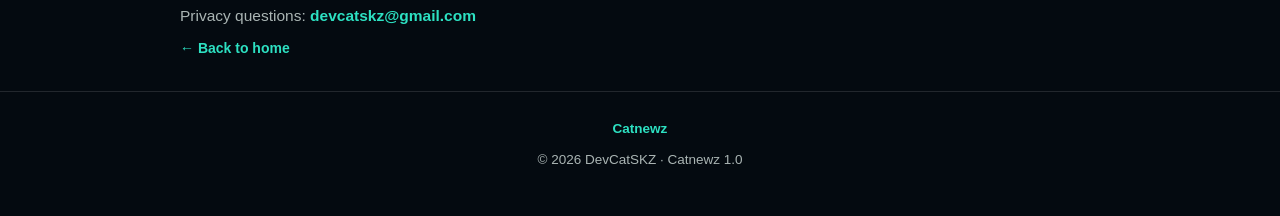
==== commit 4afc096d: "Kodi-Add-on: Repository unter /kodi/, Kodi-Abschnitt auf der Startseite, Datenschutz ergänzt - kodi/" ====
--- a/privacy.html
+++ b/privacy.html
@@ -33,7 +33,7 @@
   <!-- ================= DEUTSCH ================= -->
   <article class="legal" data-lang-block="de">
     <h1>Datenschutzerklärung</h1>
-    <p class="updated">Stand: 17. Oktober 2026</p>
+    <p class="updated">Stand: 18. Oktober 2026</p>
     <p class="lead">Catnewz erhebt keine personenbezogenen Daten und betreibt keinen eigenen Server. Alle Einstellungen und gemerkten Artikel bleiben ausschließlich auf deinem Gerät.</p>
 
     <h2>1. Verantwortlicher</h2>
@@ -62,6 +62,8 @@
 
     <p>Schaltest du „Regionale Nachrichten“ ein, wird der von dir eingegebene Ort (z. B. eine Stadt) als Suchbegriff an Bing News und Google News übermittelt. Die App fragt keinen Standort ab.</p>
 
+    <p><b>Kodi-Add-on:</b> Für das Kodi-Add-on gilt dasselbe. Einstellungen, Merkliste, Verlauf und Zwischenspeicher liegen nur im Kodi-Profil des Geräts (Ordner <code>addon_data/plugin.program.catnewz</code>) und werden beim Deinstallieren bzw. über die Einstellungen des Add-ons gelöscht. Es lädt Nachrichten von denselben Drittquellen und überträgt nichts an den Entwickler. Nach Updates fragt Kodi beim Catnewz-Repository auf GitHub Pages (GitHub, Inc.); dabei erhält GitHub wie bei jedem Website-Aufruf deine IP-Adresse.</p>
+
     <h2>6. Keine Analyse, keine Werbung</h2>
     <p>Catnewz enthält keine Werbe-SDKs, keine Analyse- oder Tracking-Bibliotheken und verwendet keine Werbe-ID.</p>
 
@@ -82,7 +84,7 @@
   <!-- ================= ENGLISH ================= -->
   <article class="legal" data-lang-block="en">
     <h1>Privacy Policy</h1>
-    <p class="updated">Last updated: 17 October 2026</p>
+    <p class="updated">Last updated: 18 October 2026</p>
     <p class="lead">Catnewz does not collect any personal data and does not run its own server. All settings and saved articles stay solely on your device.</p>
 
     <h2>1. Controller</h2>
@@ -111,6 +113,8 @@
 
     <p>If you turn on “Regional news”, the place you enter (e.g. a city) is sent to Bing News and Google News as a search term. The app never requests your location.</p>
 
+    <p><b>Kodi add-on:</b> The same applies to the Kodi add-on. Settings, saved list, history and cache are stored only in the device’s Kodi profile (folder <code>addon_data/plugin.program.catnewz</code>) and are deleted when you uninstall the add-on or reset them in its settings. It loads news from the same third-party sources and sends nothing to the developer. Kodi checks the Catnewz repository on GitHub Pages (GitHub, Inc.) for updates; as with any website visit, GitHub receives your IP address.</p>
+
     <h2>6. No analytics, no ads</h2>
     <p>Catnewz contains no advertising SDKs, no analytics or tracking libraries, and uses no advertising ID.</p>
 
@@ -131,7 +135,7 @@
   <!-- ================= ESPAÑOL ================= -->
   <article class="legal" data-lang-block="es">
     <h1>Política de privacidad</h1>
-    <p class="updated">Última actualización: 17 de octubre de 2026</p>
+    <p class="updated">Última actualización: 18 de octubre de 2026</p>
     <p class="lead">Catnewz no recopila datos personales ni utiliza un servidor propio. Todos los ajustes y artículos guardados permanecen únicamente en tu dispositivo.</p>
 
     <h2>1. Responsable</h2>
@@ -160,6 +164,8 @@
 
     <p>Si activas «Noticias regionales», el lugar que introduces (p. ej. una ciudad) se envía a Bing News y Google News como término de búsqueda. La app nunca solicita tu ubicación.</p>
 
+    <p><b>Add-on de Kodi:</b> lo mismo se aplica al add-on de Kodi. Los ajustes, la lista de guardados, el historial y la caché se guardan solo en el perfil de Kodi del dispositivo (carpeta <code>addon_data/plugin.program.catnewz</code>) y se eliminan al desinstalar el add-on o al restablecerlos en sus ajustes. Carga las noticias de las mismas fuentes de terceros y no envía nada al desarrollador. Kodi consulta las actualizaciones en el repositorio de Catnewz en GitHub Pages (GitHub, Inc.); como en cualquier visita a una web, GitHub recibe tu dirección IP.</p>
+
     <h2>6. Sin analítica, sin publicidad</h2>
     <p>Catnewz no contiene SDK de publicidad ni bibliotecas de analítica o rastreo, y no utiliza ningún identificador publicitario.</p>
 
@@ -180,7 +186,7 @@
   <!-- ================= FRANÇAIS ================= -->
   <article class="legal" data-lang-block="fr">
     <h1>Politique de confidentialité</h1>
-    <p class="updated">Dernière mise à jour : 17 octobre 2026</p>
+    <p class="updated">Dernière mise à jour : 18 octobre 2026</p>
     <p class="lead">Catnewz ne collecte aucune donnée personnelle et n’utilise pas de serveur propre. Tous les réglages et articles enregistrés restent uniquement sur votre appareil.</p>
 
     <h2>1. Responsable</h2>
@@ -209,6 +215,8 @@
 
     <p>Si vous activez « Actus régionales », le lieu que vous saisissez (p. ex. une ville) est transmis à Bing News et Google News comme terme de recherche. L’app ne demande jamais votre position.</p>
 
+    <p><b>Extension Kodi :</b> il en va de même pour l’extension Kodi. Les réglages, la liste enregistrée, l’historique et le cache sont stockés uniquement dans le profil Kodi de l’appareil (dossier <code>addon_data/plugin.program.catnewz</code>) et sont supprimés lors de la désinstallation ou via ses réglages. Elle charge les actualités depuis les mêmes sources tierces et n’envoie rien au développeur. Kodi vérifie les mises à jour sur le dépôt Catnewz hébergé sur GitHub Pages (GitHub, Inc.) ; comme pour toute visite d’un site web, GitHub reçoit votre adresse IP.</p>
+
     <h2>6. Aucune analyse, aucune publicité</h2>
     <p>Catnewz ne contient aucun SDK publicitaire, aucune bibliothèque d’analyse ou de pistage, et n’utilise aucun identifiant publicitaire.</p>
 
@@ -229,7 +237,7 @@
   <!-- ================= ITALIANO ================= -->
   <article class="legal" data-lang-block="it">
     <h1>Informativa sulla privacy</h1>
-    <p class="updated">Ultimo aggiornamento: 17 ottobre 2026</p>
+    <p class="updated">Ultimo aggiornamento: 18 ottobre 2026</p>
     <p class="lead">Catnewz non raccoglie dati personali e non utilizza un server proprio. Tutte le impostazioni e gli articoli salvati restano esclusivamente sul tuo dispositivo.</p>
 
     <h2>1. Titolare</h2>
@@ -257,6 +265,8 @@
     <p>Per mostrare le notizie, l’app si collega a servizi di terzi – tra cui Bing News (Microsoft), Google News (Google) nonché i siti web e i server di immagini dei rispettivi editori. Per motivi tecnici tali server ricevono il tuo indirizzo IP e i consueti dati di connessione (es. tipo di dispositivo / identificativo del browser). Quando apri un articolo nel lettore integrato viene caricato il sito web del rispettivo fornitore, che può impostare propri cookie e utilizzare proprie tecnologie di analisi/pubblicità. Di tale trattamento sono responsabili i rispettivi fornitori; si applicano le loro informative sulla privacy.</p>
 
     <p>Se attivi «Notizie regionali», il luogo che inserisci (es. una città) viene inviato a Bing News e Google News come termine di ricerca. L’app non richiede mai la tua posizione.</p>
+
+    <p><b>Add-on per Kodi:</b> lo stesso vale per l’add-on per Kodi. Impostazioni, elenco salvati, cronologia e cache sono salvati solo nel profilo Kodi del dispositivo (cartella <code>addon_data/plugin.program.catnewz</code>) e vengono eliminati disinstallando l’add-on o tramite le sue impostazioni. Carica le notizie dalle stesse fonti di terzi e non invia nulla allo sviluppatore. Kodi verifica gli aggiornamenti nel repository Catnewz su GitHub Pages (GitHub, Inc.); come per ogni visita a un sito web, GitHub riceve il tuo indirizzo IP.</p>
 
     <h2>6. Nessuna analisi, nessuna pubblicità</h2>
     <p>Catnewz non contiene SDK pubblicitari né librerie di analisi o tracciamento e non utilizza alcun identificativo pubblicitario.</p>
--- a/assets/style.css
+++ b/assets/style.css
@@ -140,6 +140,16 @@
 .steps li b{color:var(--text)}
 .note{font-size:13.5px;color:var(--muted);margin-top:14px;
   border-top:1px solid var(--hairline);padding-top:14px}
+.dl-alt{font-size:13.5px;font-weight:700}
+
+/* Kodi-Karte */
+.kodi-head{display:flex;gap:14px;align-items:flex-start}
+.kodi-head .ic svg{display:block;width:30px;height:30px;color:var(--accent);margin-top:2px}
+.kodi-head .lead{color:var(--text);font-weight:600}
+.kodi .cta-row{margin:22px 0 14px}
+code.url{font-family:ui-monospace,SFMono-Regular,Consolas,monospace;font-size:13px;color:var(--accent);
+  background:rgba(45,225,194,.08);border:1px solid var(--glass-border);border-radius:8px;
+  padding:1px 7px;word-break:break-all;user-select:all}
 
 /* Datenschutz-Text */
 .legal h2{font-size:20px;font-weight:800;margin:26px 0 8px;color:var(--text)}
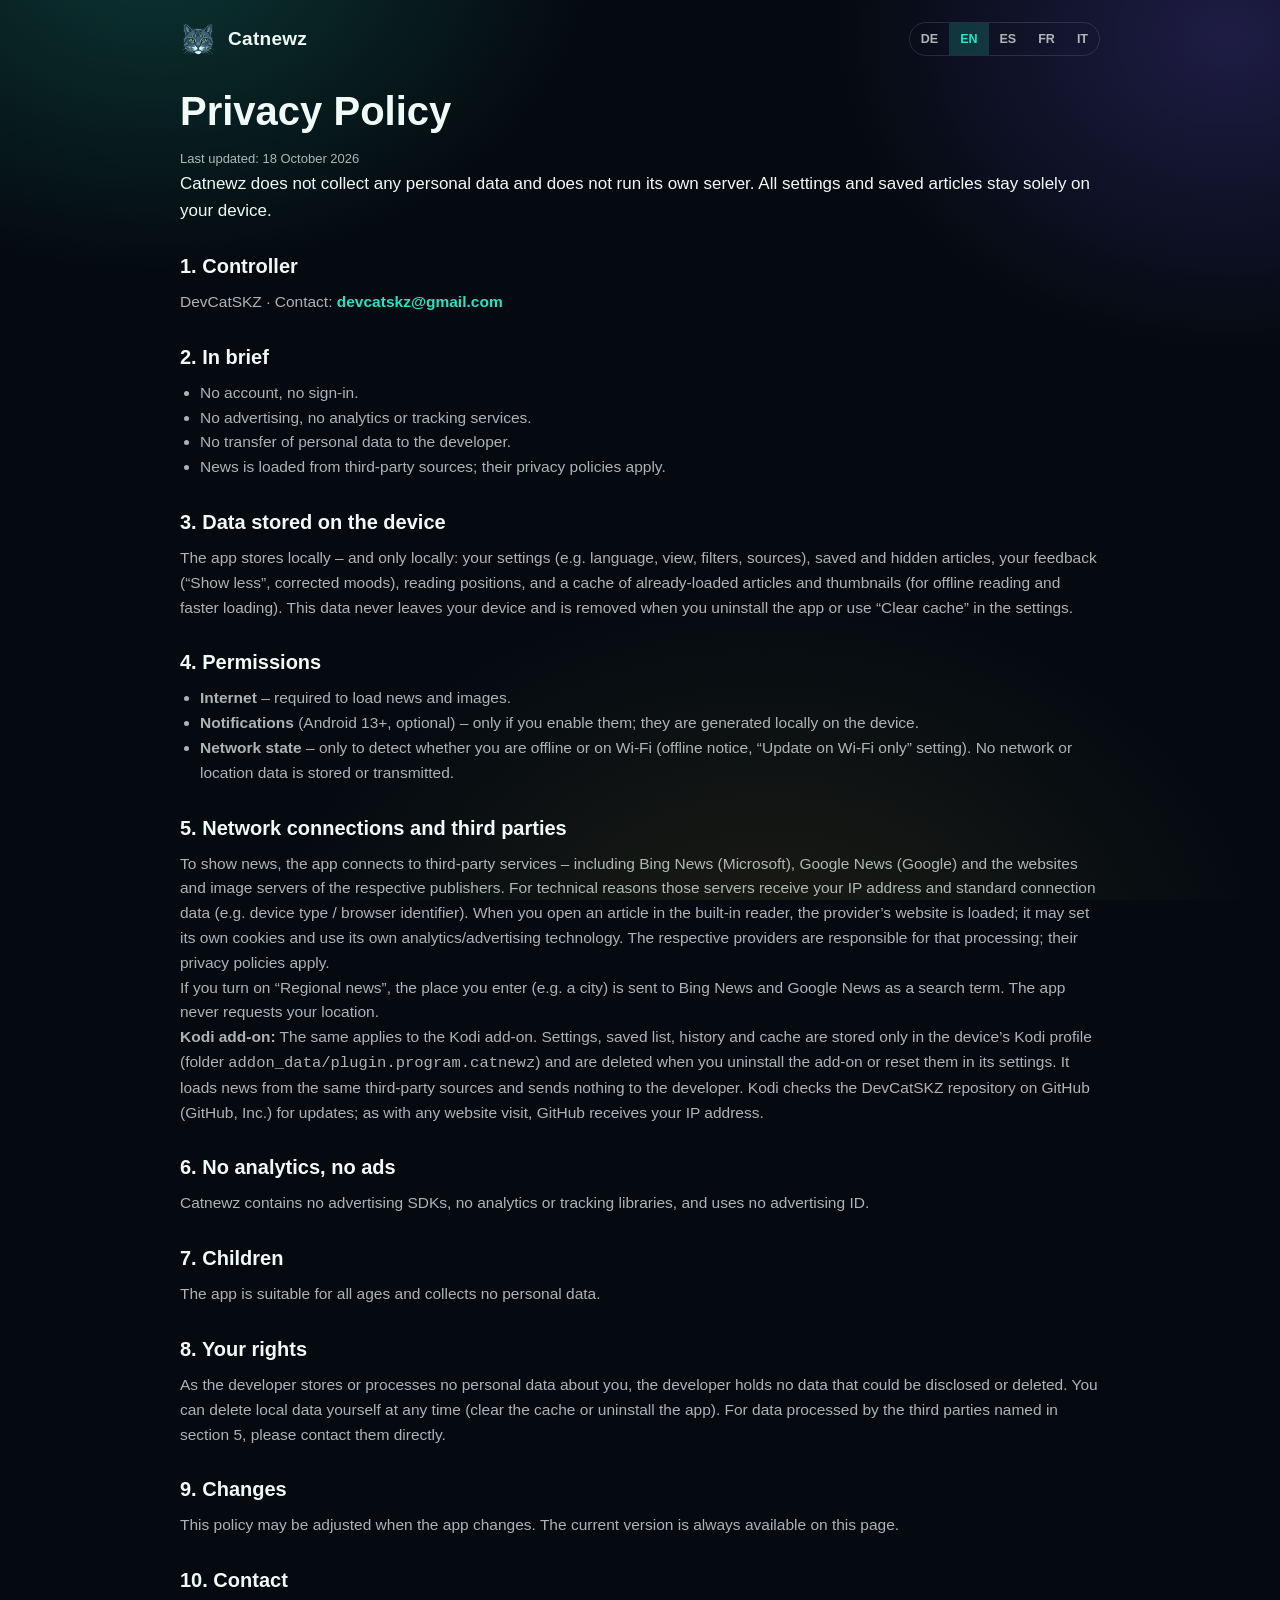
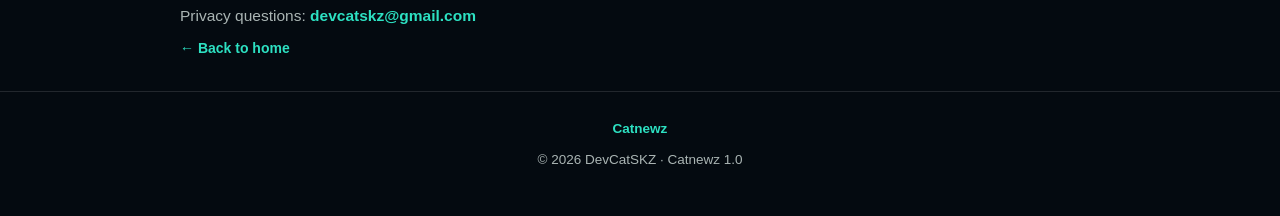
==== commit 55881dc3: "Kodi: Catnewz jetzt im DevCatSKZ-Repository (kodi-repo) statt eigenem Repository - Startseite: Downl" ====
--- a/privacy.html
+++ b/privacy.html
@@ -62,7 +62,7 @@
 
     <p>Schaltest du „Regionale Nachrichten“ ein, wird der von dir eingegebene Ort (z. B. eine Stadt) als Suchbegriff an Bing News und Google News übermittelt. Die App fragt keinen Standort ab.</p>
 
-    <p><b>Kodi-Add-on:</b> Für das Kodi-Add-on gilt dasselbe. Einstellungen, Merkliste, Verlauf und Zwischenspeicher liegen nur im Kodi-Profil des Geräts (Ordner <code>addon_data/plugin.program.catnewz</code>) und werden beim Deinstallieren bzw. über die Einstellungen des Add-ons gelöscht. Es lädt Nachrichten von denselben Drittquellen und überträgt nichts an den Entwickler. Nach Updates fragt Kodi beim Catnewz-Repository auf GitHub Pages (GitHub, Inc.); dabei erhält GitHub wie bei jedem Website-Aufruf deine IP-Adresse.</p>
+    <p><b>Kodi-Add-on:</b> Für das Kodi-Add-on gilt dasselbe. Einstellungen, Merkliste, Verlauf und Zwischenspeicher liegen nur im Kodi-Profil des Geräts (Ordner <code>addon_data/plugin.program.catnewz</code>) und werden beim Deinstallieren bzw. über die Einstellungen des Add-ons gelöscht. Es lädt Nachrichten von denselben Drittquellen und überträgt nichts an den Entwickler. Nach Updates fragt Kodi beim DevCatSKZ-Repository auf GitHub (GitHub, Inc.); dabei erhält GitHub wie bei jedem Website-Aufruf deine IP-Adresse.</p>
 
     <h2>6. Keine Analyse, keine Werbung</h2>
     <p>Catnewz enthält keine Werbe-SDKs, keine Analyse- oder Tracking-Bibliotheken und verwendet keine Werbe-ID.</p>
@@ -113,7 +113,7 @@
 
     <p>If you turn on “Regional news”, the place you enter (e.g. a city) is sent to Bing News and Google News as a search term. The app never requests your location.</p>
 
-    <p><b>Kodi add-on:</b> The same applies to the Kodi add-on. Settings, saved list, history and cache are stored only in the device’s Kodi profile (folder <code>addon_data/plugin.program.catnewz</code>) and are deleted when you uninstall the add-on or reset them in its settings. It loads news from the same third-party sources and sends nothing to the developer. Kodi checks the Catnewz repository on GitHub Pages (GitHub, Inc.) for updates; as with any website visit, GitHub receives your IP address.</p>
+    <p><b>Kodi add-on:</b> The same applies to the Kodi add-on. Settings, saved list, history and cache are stored only in the device’s Kodi profile (folder <code>addon_data/plugin.program.catnewz</code>) and are deleted when you uninstall the add-on or reset them in its settings. It loads news from the same third-party sources and sends nothing to the developer. Kodi checks the DevCatSKZ repository on GitHub (GitHub, Inc.) for updates; as with any website visit, GitHub receives your IP address.</p>
 
     <h2>6. No analytics, no ads</h2>
     <p>Catnewz contains no advertising SDKs, no analytics or tracking libraries, and uses no advertising ID.</p>
@@ -164,7 +164,7 @@
 
     <p>Si activas «Noticias regionales», el lugar que introduces (p. ej. una ciudad) se envía a Bing News y Google News como término de búsqueda. La app nunca solicita tu ubicación.</p>
 
-    <p><b>Add-on de Kodi:</b> lo mismo se aplica al add-on de Kodi. Los ajustes, la lista de guardados, el historial y la caché se guardan solo en el perfil de Kodi del dispositivo (carpeta <code>addon_data/plugin.program.catnewz</code>) y se eliminan al desinstalar el add-on o al restablecerlos en sus ajustes. Carga las noticias de las mismas fuentes de terceros y no envía nada al desarrollador. Kodi consulta las actualizaciones en el repositorio de Catnewz en GitHub Pages (GitHub, Inc.); como en cualquier visita a una web, GitHub recibe tu dirección IP.</p>
+    <p><b>Add-on de Kodi:</b> lo mismo se aplica al add-on de Kodi. Los ajustes, la lista de guardados, el historial y la caché se guardan solo en el perfil de Kodi del dispositivo (carpeta <code>addon_data/plugin.program.catnewz</code>) y se eliminan al desinstalar el add-on o al restablecerlos en sus ajustes. Carga las noticias de las mismas fuentes de terceros y no envía nada al desarrollador. Kodi consulta las actualizaciones en el repositorio de DevCatSKZ en GitHub (GitHub, Inc.); como en cualquier visita a una web, GitHub recibe tu dirección IP.</p>
 
     <h2>6. Sin analítica, sin publicidad</h2>
     <p>Catnewz no contiene SDK de publicidad ni bibliotecas de analítica o rastreo, y no utiliza ningún identificador publicitario.</p>
@@ -215,7 +215,7 @@
 
     <p>Si vous activez « Actus régionales », le lieu que vous saisissez (p. ex. une ville) est transmis à Bing News et Google News comme terme de recherche. L’app ne demande jamais votre position.</p>
 
-    <p><b>Extension Kodi :</b> il en va de même pour l’extension Kodi. Les réglages, la liste enregistrée, l’historique et le cache sont stockés uniquement dans le profil Kodi de l’appareil (dossier <code>addon_data/plugin.program.catnewz</code>) et sont supprimés lors de la désinstallation ou via ses réglages. Elle charge les actualités depuis les mêmes sources tierces et n’envoie rien au développeur. Kodi vérifie les mises à jour sur le dépôt Catnewz hébergé sur GitHub Pages (GitHub, Inc.) ; comme pour toute visite d’un site web, GitHub reçoit votre adresse IP.</p>
+    <p><b>Extension Kodi :</b> il en va de même pour l’extension Kodi. Les réglages, la liste enregistrée, l’historique et le cache sont stockés uniquement dans le profil Kodi de l’appareil (dossier <code>addon_data/plugin.program.catnewz</code>) et sont supprimés lors de la désinstallation ou via ses réglages. Elle charge les actualités depuis les mêmes sources tierces et n’envoie rien au développeur. Kodi vérifie les mises à jour sur le dépôt DevCatSKZ hébergé sur GitHub (GitHub, Inc.) ; comme pour toute visite d’un site web, GitHub reçoit votre adresse IP.</p>
 
     <h2>6. Aucune analyse, aucune publicité</h2>
     <p>Catnewz ne contient aucun SDK publicitaire, aucune bibliothèque d’analyse ou de pistage, et n’utilise aucun identifiant publicitaire.</p>
@@ -266,7 +266,7 @@
 
     <p>Se attivi «Notizie regionali», il luogo che inserisci (es. una città) viene inviato a Bing News e Google News come termine di ricerca. L’app non richiede mai la tua posizione.</p>
 
-    <p><b>Add-on per Kodi:</b> lo stesso vale per l’add-on per Kodi. Impostazioni, elenco salvati, cronologia e cache sono salvati solo nel profilo Kodi del dispositivo (cartella <code>addon_data/plugin.program.catnewz</code>) e vengono eliminati disinstallando l’add-on o tramite le sue impostazioni. Carica le notizie dalle stesse fonti di terzi e non invia nulla allo sviluppatore. Kodi verifica gli aggiornamenti nel repository Catnewz su GitHub Pages (GitHub, Inc.); come per ogni visita a un sito web, GitHub riceve il tuo indirizzo IP.</p>
+    <p><b>Add-on per Kodi:</b> lo stesso vale per l’add-on per Kodi. Impostazioni, elenco salvati, cronologia e cache sono salvati solo nel profilo Kodi del dispositivo (cartella <code>addon_data/plugin.program.catnewz</code>) e vengono eliminati disinstallando l’add-on o tramite le sue impostazioni. Carica le notizie dalle stesse fonti di terzi e non invia nulla allo sviluppatore. Kodi verifica gli aggiornamenti nel repository DevCatSKZ su GitHub (GitHub, Inc.); come per ogni visita a un sito web, GitHub riceve il tuo indirizzo IP.</p>
 
     <h2>6. Nessuna analisi, nessuna pubblicità</h2>
     <p>Catnewz non contiene SDK pubblicitari né librerie di analisi o tracciamento e non utilizza alcun identificativo pubblicitario.</p>
